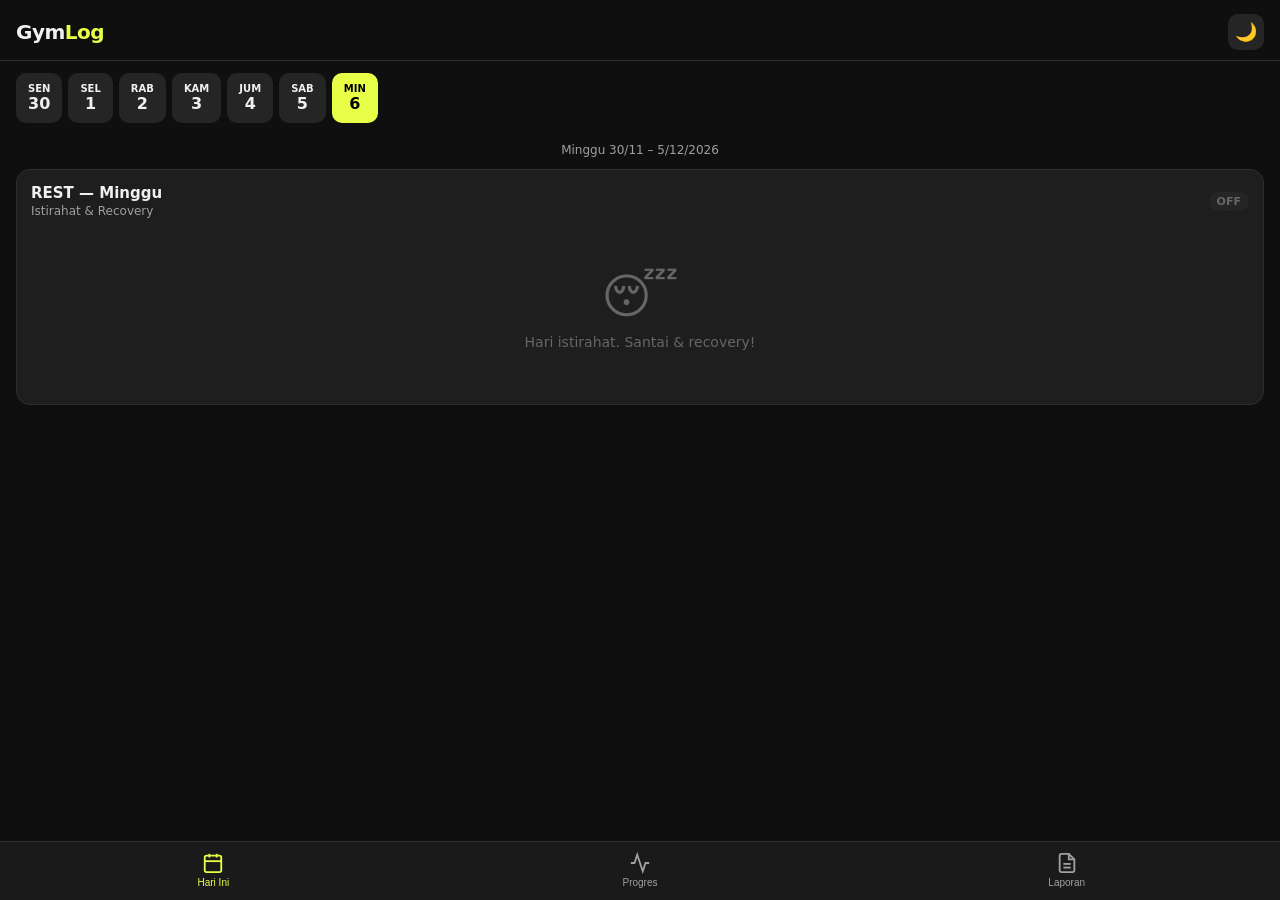
==== index.html @ 4ba759a4 "first commit" ====
<!DOCTYPE html>
<html lang="id">
<head>
<meta charset="UTF-8"/>
<meta name="viewport" content="width=device-width,initial-scale=1,maximum-scale=1"/>
<meta name="theme-color" content="#0f0f0f"/>
<meta name="apple-mobile-web-app-capable" content="yes"/>
<meta name="apple-mobile-web-app-status-bar-style" content="black-translucent"/>
<title>GymLog</title>
<style>
:root{
  --bg:#0f0f0f;--bg2:#1a1a1a;--bg3:#252525;--card:#1e1e1e;
  --accent:#e8ff47;--accent2:#c8e000;
  --text:#f0f0f0;--text2:#a0a0a0;--text3:#666;
  --border:#2e2e2e;--red:#ff4d4d;--green:#4dff91;--blue:#4db8ff;
  --radius:14px;--font:'Segoe UI',system-ui,sans-serif;
}
.light{
  --bg:#f5f5f0;--bg2:#ebebeb;--bg3:#e0e0da;--card:#ffffff;
  --text:#111111;--text2:#555555;--text3:#999;
  --border:#d0d0c8;--accent:#b8a800;--accent2:#9a8c00;
  --today-text:#ffffff;
}
*{margin:0;padding:0;box-sizing:border-box;-webkit-tap-highlight-color:transparent;}
body{background:var(--bg);color:var(--text);font-family:var(--font);min-height:100vh;overflow-x:hidden;}

/* TOP BAR */
.topbar{display:flex;align-items:center;justify-content:space-between;padding:14px 16px 10px;position:sticky;top:0;background:var(--bg);z-index:100;border-bottom:1px solid var(--border);}
.topbar h1{font-size:20px;font-weight:800;letter-spacing:-0.5px;}
.topbar h1 span{color:var(--accent);}
.topbar-right{display:flex;gap:8px;align-items:center;}
.icon-btn{background:var(--bg3);border:none;color:var(--text);width:36px;height:36px;border-radius:10px;display:flex;align-items:center;justify-content:center;cursor:pointer;font-size:18px;}

/* NAV */
.nav{display:flex;background:var(--bg2);border-top:1px solid var(--border);position:fixed;bottom:0;left:0;right:0;z-index:100;}
.nav-btn{flex:1;padding:10px 4px 12px;background:none;border:none;color:var(--text2);display:flex;flex-direction:column;align-items:center;gap:3px;font-size:10px;cursor:pointer;transition:color .2s;}
.nav-btn.active{color:var(--accent);}
.nav-btn svg{width:22px;height:22px;}

/* PAGES */
.page{display:none;padding:12px 16px 80px;}
.page.active{display:block;}

/* CARDS */
.card{background:var(--card);border:1px solid var(--border);border-radius:var(--radius);padding:14px;margin-bottom:10px;}
.card-header{display:flex;align-items:center;justify-content:space-between;margin-bottom:10px;}
.card-title{font-size:15px;font-weight:700;}
.badge{font-size:11px;font-weight:700;padding:3px 8px;border-radius:20px;background:var(--bg3);color:var(--text2);}
.badge.push{background:#3a1a00;color:#ff9944;}
.badge.pull{background:#001a3a;color:#44aaff;}
.badge.legs{background:#1a003a;color:#aa44ff;}
.badge.off{background:var(--bg3);color:var(--text3);}

/* DAY STRIP */
.day-strip{display:flex;gap:6px;overflow-x:auto;padding-bottom:6px;margin-bottom:14px;scrollbar-width:none;}
.day-strip::-webkit-scrollbar{display:none;}
.day-chip{flex:0 0 auto;display:flex;flex-direction:column;align-items:center;padding:8px 10px;border-radius:10px;background:var(--bg3);border:2px solid transparent;cursor:pointer;transition:all .2s;min-width:44px;}
.day-chip.active{border-color:var(--accent);background:var(--bg2);}
.day-chip.today{background:var(--accent);color:#000;}
.light .day-chip.today{color:#fff;}
.light .day-chip.active{color:var(--text);}
.day-chip .d-name{font-size:10px;font-weight:700;text-transform:uppercase;}
.day-chip .d-num{font-size:16px;font-weight:800;}

/* EXERCISE ROW */
.ex-row{border-bottom:1px solid var(--border);padding:10px 0;}
.ex-row:last-child{border-bottom:none;}
.ex-name{font-size:14px;font-weight:600;margin-bottom:4px;}
.ex-target{font-size:11px;color:var(--text2);margin-bottom:8px;}
.ex-sets{display:flex;flex-direction:column;gap:5px;}
.set-row{display:flex;align-items:center;gap:6px;}
.set-num{width:22px;font-size:11px;color:var(--text3);text-align:center;}
.set-input{flex:1;background:var(--bg3);border:1px solid var(--border);border-radius:8px;padding:7px 8px;color:var(--text);font-size:13px;text-align:center;min-width:0;}
.set-input:focus{outline:none;border-color:var(--accent);}
.set-input::placeholder{color:var(--text3);}
.set-label{font-size:10px;color:var(--text2);width:20px;text-align:center;}
.set-done{width:28px;height:28px;border-radius:8px;border:2px solid var(--border);background:none;cursor:pointer;display:flex;align-items:center;justify-content:center;font-size:14px;transition:all .2s;flex:0 0 auto;}
.set-done.checked{background:var(--green);border-color:var(--green);}
.add-set-btn{width:100%;margin-top:6px;padding:6px;background:none;border:1px dashed var(--border);border-radius:8px;color:var(--text2);font-size:12px;cursor:pointer;}
.add-set-btn:active{background:var(--bg3);}

/* MUSCLE FILTER */
.filter-row{display:flex;gap:6px;overflow-x:auto;padding-bottom:4px;margin-bottom:12px;scrollbar-width:none;}
.filter-row::-webkit-scrollbar{display:none;}
.filter-chip{flex:0 0 auto;padding:6px 12px;border-radius:20px;background:var(--bg3);border:1.5px solid transparent;font-size:12px;font-weight:600;cursor:pointer;color:var(--text2);transition:all .2s;}
.filter-chip.active{border-color:var(--accent);color:var(--accent);}

/* PROGRESS */
.progress-card{background:var(--card);border:1px solid var(--border);border-radius:var(--radius);padding:14px;margin-bottom:10px;}
.prog-ex-name{font-size:14px;font-weight:700;margin-bottom:10px;}
.prog-history{display:flex;flex-direction:column;gap:5px;}
.prog-row{display:flex;justify-content:space-between;align-items:center;font-size:12px;padding:6px 10px;background:var(--bg3);border-radius:8px;}
.prog-row .date{color:var(--text2);}
.prog-row .val{font-weight:700;}
.prog-row .delta{font-size:11px;padding:2px 6px;border-radius:6px;}
.delta.up{background:#0a2a0a;color:var(--green);}
.delta.down{background:#2a0a0a;color:var(--red);}
.delta.same{background:var(--bg2);color:var(--text3);}

/* CHART */
.mini-chart{height:70px;width:100%;display:flex;align-items:flex-end;gap:3px;margin:10px 0 4px;}
.bar-wrap{flex:1;display:flex;flex-direction:column;align-items:center;gap:2px;}
.bar{width:100%;border-radius:4px 4px 0 0;background:var(--accent);min-height:4px;transition:height .3s;}
.bar-lbl{font-size:8px;color:var(--text3);}

/* REPORT */
.stat-grid{display:grid;grid-template-columns:1fr 1fr;gap:8px;margin-bottom:14px;}
.stat-box{background:var(--card);border:1px solid var(--border);border-radius:var(--radius);padding:12px;text-align:center;}
.stat-val{font-size:22px;font-weight:800;color:var(--accent);}
.stat-lbl{font-size:11px;color:var(--text2);margin-top:2px;}
.section-title{font-size:13px;font-weight:700;color:var(--text2);text-transform:uppercase;letter-spacing:.5px;margin:14px 0 8px;}

/* EMPTY STATE */
.empty{text-align:center;padding:40px 20px;color:var(--text3);}
.empty .icon{font-size:48px;margin-bottom:10px;}
.empty p{font-size:14px;}

/* TOAST */
.toast{position:fixed;bottom:90px;left:50%;transform:translateX(-50%) translateY(10px);background:var(--accent);color:#000;padding:10px 20px;border-radius:20px;font-size:13px;font-weight:700;opacity:0;transition:all .3s;z-index:999;pointer-events:none;}
.toast.show{opacity:1;transform:translateX(-50%) translateY(0);}

/* BTN */
.btn{padding:12px 20px;border-radius:var(--radius);border:none;font-size:14px;font-weight:700;cursor:pointer;width:100%;transition:opacity .2s;}
.btn:active{opacity:.8;}
.btn-accent{background:var(--accent);color:#000;}
.btn-ghost{background:var(--bg3);color:var(--text);}

/* SELECT */
select{background:var(--bg3);border:1px solid var(--border);border-radius:8px;color:var(--text);padding:8px 12px;font-size:13px;width:100%;margin-bottom:8px;}
select:focus{outline:none;border-color:var(--accent);}

.week-label{font-size:12px;color:var(--text2);text-align:center;margin-bottom:12px;}
</style>
</head>
<body>

<div class="topbar">
  <h1>Gym<span style="color:var(--accent)">Log</span></h1>
  <div class="topbar-right">
    <button class="icon-btn" id="themeBtn" title="Toggle theme">🌙</button>
  </div>
</div>

<!-- PAGES -->
<div class="page active" id="page-today">
  <div id="day-strip-wrap"></div>
  <div id="workout-content"></div>
</div>

<div class="page" id="page-progress">
  <div class="filter-row" id="muscle-filter"></div>
  <div id="progress-content"></div>
</div>

<div class="page" id="page-report">
  <div id="report-content"></div>
</div>

<!-- NAV -->
<nav class="nav">
  <button class="nav-btn active" data-page="today" onclick="switchPage('today',this)">
    <svg viewBox="0 0 24 24" fill="none" stroke="currentColor" stroke-width="2"><rect x="3" y="4" width="18" height="18" rx="2"/><line x1="16" y1="2" x2="16" y2="6"/><line x1="8" y1="2" x2="8" y2="6"/><line x1="3" y1="10" x2="21" y2="10"/></svg>
    Hari Ini
  </button>
  <button class="nav-btn" data-page="progress" onclick="switchPage('progress',this)">
    <svg viewBox="0 0 24 24" fill="none" stroke="currentColor" stroke-width="2"><polyline points="22 12 18 12 15 21 9 3 6 12 2 12"/></svg>
    Progres
  </button>
  <button class="nav-btn" data-page="report" onclick="switchPage('report',this)">
    <svg viewBox="0 0 24 24" fill="none" stroke="currentColor" stroke-width="2"><path d="M14 2H6a2 2 0 0 0-2 2v16a2 2 0 0 0 2 2h12a2 2 0 0 0 2-2V8z"/><polyline points="14 2 14 8 20 8"/><line x1="16" y1="13" x2="8" y2="13"/><line x1="16" y1="17" x2="8" y2="17"/></svg>
    Laporan
  </button>
</nav>

<div class="toast" id="toast"></div>

<script>
// ─── DATA ───────────────────────────────────────────────────────
const PROGRAM = {
  0: { name:'Senin', type:'push', label:'Push A', badge:'push',
    focus:'Upper Chest & Delts',
    exercises:[
      {id:'incline-bp', name:'Incline Bench Press', muscle:'chest', sets:4, rep:'6-8'},
      {id:'flat-bp', name:'Flat Bench Press', muscle:'chest', sets:3, rep:'8-10'},
      {id:'db-shoulder-press', name:'Seated DB Shoulder Press', muscle:'delts', sets:3, rep:'6-10'},
      {id:'cable-fly-lh', name:'Low-to-High Cable Fly', muscle:'chest', sets:3, rep:'12-15'},
      {id:'lateral-raise-a', name:'Cable/DB Lateral Raise', muscle:'delts', sets:4, rep:'12-20'},
      {id:'triceps-pressdown', name:'Triceps Pressdown', muscle:'triceps', sets:3, rep:'10-15'},
      {id:'overhead-tri', name:'Overhead Triceps Extension', muscle:'triceps', sets:2, rep:'12-15'},
    ]},
  1: { name:'Selasa', type:'pull', label:'Pull A', badge:'pull',
    focus:'Lebar Punggung',
    exercises:[
      {id:'pullup', name:'Pull-up / Lat Pulldown', muscle:'back', sets:4, rep:'6-10'},
      {id:'cs-row', name:'Chest-Supported Row', muscle:'back', sets:3, rep:'8-12'},
      {id:'cable-pulldown', name:'One-Arm Cable Pulldown', muscle:'back', sets:3, rep:'10-15'},
      {id:'rear-delt-fly', name:'Rear-Delt Fly', muscle:'delts', sets:4, rep:'12-20'},
      {id:'bb-curl', name:'Barbell / Incline DB Curl', muscle:'biceps', sets:3, rep:'8-12'},
      {id:'hammer-curl', name:'Hammer Curl', muscle:'biceps', sets:2, rep:'10-15'},
      {id:'knee-raise', name:'Hanging Knee Raise', muscle:'core', sets:3, rep:'10-15'},
    ]},
  2: { name:'Rabu', type:'legs', label:'Legs A', badge:'legs',
    focus:'Hypertrophy Efisien',
    exercises:[
      {id:'squat', name:'Back Squat / Hack Squat', muscle:'quads', sets:4, rep:'6-10'},
      {id:'rdl', name:'Romanian Deadlift', muscle:'hamstrings', sets:3, rep:'6-10'},
      {id:'leg-press', name:'Leg Press', muscle:'quads', sets:3, rep:'10-20'},
      {id:'leg-curl', name:'Leg Curl', muscle:'hamstrings', sets:3, rep:'10-15'},
      {id:'calf-raise-a', name:'Standing Calf Raise', muscle:'calves', sets:4, rep:'10-15'},
      {id:'cable-crunch', name:'Cable Crunch', muscle:'core', sets:3, rep:'12-15'},
    ]},
  3: { name:'Kamis', type:'push', label:'Push B', badge:'push',
    focus:'Chest & Bahu Lebar',
    exercises:[
      {id:'incline-db-press', name:'Incline Dumbbell Press', muscle:'chest', sets:3, rep:'8-12'},
      {id:'machine-chest', name:'Machine Chest Press', muscle:'chest', sets:3, rep:'10-12'},
      {id:'dip', name:'Dip / Decline Push-up Weighted', muscle:'chest', sets:2, rep:'8-12'},
      {id:'lateral-raise-b', name:'Lateral Raise (Variant)', muscle:'delts', sets:5, rep:'12-20'},
      {id:'rear-delt-row', name:'Rear-Delt Row', muscle:'delts', sets:3, rep:'12-15'},
      {id:'skull-crusher', name:'Skull Crusher / EZ Extension', muscle:'triceps', sets:3, rep:'8-12'},
    ]},
  4: { name:'Jumat', type:'pull', label:'Pull B', badge:'pull',
    focus:'Ketebalan Punggung & Arms',
    exercises:[
      {id:'bb-row', name:'Barbell Row / Seated Cable Row', muscle:'back', sets:4, rep:'6-10'},
      {id:'neutral-pulldown', name:'Neutral Grip Pulldown', muscle:'back', sets:3, rep:'8-12'},
      {id:'high-row', name:'High Row / Upper Back Row', muscle:'back', sets:3, rep:'10-15'},
      {id:'face-pull', name:'Face Pull', muscle:'delts', sets:3, rep:'12-20'},
      {id:'preacher-curl', name:'Preacher Curl', muscle:'biceps', sets:3, rep:'10-12'},
      {id:'cable-curl', name:'Cable Curl', muscle:'biceps', sets:2, rep:'12-15'},
      {id:'ab-wheel', name:'Ab Wheel / Reverse Crunch', muscle:'core', sets:3, rep:'8-15'},
    ]},
  5: { name:'Sabtu', type:'legs', label:'Legs B', badge:'legs',
    focus:'Weak-Point Aesthetic',
    exercises:[
      {id:'deadlift', name:'Sumo / Conventional Deadlift', muscle:'hamstrings', sets:3, rep:'5-8'},
      {id:'bss', name:'Bulgarian Split Squat', muscle:'quads', sets:3, rep:'8-12'},
      {id:'hip-thrust', name:'Hip Thrust / Good Morning', muscle:'glutes', sets:2, rep:'8-12'},
      {id:'leg-ext', name:'Leg Extension', muscle:'quads', sets:3, rep:'12-15'},
      {id:'seated-calf', name:'Seated Calf Raise', muscle:'calves', sets:4, rep:'12-20'},
      {id:'lat-burnout', name:'Lateral Raise Burnout', muscle:'delts', sets:2, rep:'AMRAP'},
      {id:'stomach-vacuum', name:'Stomach Vacuum', muscle:'core', sets:5, rep:'10-15 napas'},
    ]},
  6: { name:'Minggu', type:'off', label:'REST', badge:'off', focus:'Istirahat & Recovery', exercises:[] }
};

const MUSCLES = ['Semua','chest','back','delts','biceps','triceps','quads','hamstrings','calves','glutes','core'];

// ─── STATE ───────────────────────────────────────────────────────
let darkMode = true;
let selectedDay = new Date().getDay() === 0 ? 6 : new Date().getDay() - 1;
let selectedMuscle = 'Semua';
let logs = JSON.parse(localStorage.getItem('gymlogs') || '{}');
// logs[dateKey][exId] = [{kg, reps, done}]

function todayKey(){ return dateKey(new Date()); }
function dateKey(d){ return d.toISOString().slice(0,10); }
function getWeekStart(d){ let dd=new Date(d); let day=dd.getDay(); let diff=dd.getDate()-(day===0?6:day-1); dd.setDate(diff); return dd; }

function getLogs(date, exId){
  let k = dateKey(date);
  if(!logs[k]) logs[k]={};
  if(!logs[k][exId]) logs[k][exId]=[];
  return logs[k][exId];
}
function saveLogs(){ localStorage.setItem('gymlogs', JSON.stringify(logs)); }

// ─── THEME ───────────────────────────────────────────────────────
document.getElementById('themeBtn').onclick = function(){
  darkMode = !darkMode;
  document.body.classList.toggle('light', !darkMode);
  this.textContent = darkMode ? '🌙' : '☀️';
};

// ─── NAVIGATION ─────────────────────────────────────────────────
function switchPage(name, btn){
  document.querySelectorAll('.page').forEach(p=>p.classList.remove('active'));
  document.querySelectorAll('.nav-btn').forEach(b=>b.classList.remove('active'));
  document.getElementById('page-'+name).classList.add('active');
  btn.classList.add('active');
  if(name==='today') renderToday();
  if(name==='progress') renderProgress();
  if(name==='report') renderReport();
}

// ─── TODAY PAGE ─────────────────────────────────────────────────
function renderDayStrip(){
  const today = new Date();
  const todayIdx = today.getDay()===0?6:today.getDay()-1;
  const ws = getWeekStart(today);
  let html = `<div class="day-strip">`;
  for(let i=0;i<7;i++){
    let d = new Date(ws); d.setDate(ws.getDate()+i);
    let isToday = i===todayIdx;
    let isSelected = i===selectedDay;
    let dNum = d.getDate();
    let dName = ['Sen','Sel','Rab','Kam','Jum','Sab','Min'][i];
    html += `<div class="day-chip ${isToday?'today':''} ${isSelected&&!isToday?'active':''}" onclick="selectDay(${i})">
      <span class="d-name">${dName}</span>
      <span class="d-num">${dNum}</span>
    </div>`;
  }
  html += `</div>`;
  // week label
  let we = new Date(ws); we.setDate(ws.getDate()+5);
  html += `<div class="week-label">Minggu ${ws.getDate()}/${ws.getMonth()+1} – ${we.getDate()}/${we.getMonth()+1}/${we.getFullYear()}</div>`;
  document.getElementById('day-strip-wrap').innerHTML = html;
}

function selectDay(idx){
  selectedDay = idx;
  renderToday();
}

function renderToday(){
  renderDayStrip();
  const day = PROGRAM[selectedDay];
  const today = new Date();
  const ws = getWeekStart(today);
  let d = new Date(ws); d.setDate(ws.getDate()+selectedDay);
  let dk = dateKey(d);

  let html = `<div class="card">
    <div class="card-header">
      <div>
        <div class="card-title">${day.label} — ${day.name}</div>
        <div style="font-size:12px;color:var(--text2);margin-top:2px;">${day.focus}</div>
      </div>
      <span class="badge ${day.badge}">${day.type.toUpperCase()}</span>
    </div>`;

  if(day.type==='off'){
    html += `<div class="empty"><div class="icon">😴</div><p>Hari istirahat. Santai & recovery!</p></div></div>`;
    document.getElementById('workout-content').innerHTML = html;
    return;
  }

  html += `</div>`;

  day.exercises.forEach(ex => {
    let exLogs = getLogs(d, ex.id);
    // ensure default sets
    while(exLogs.length < ex.sets){ exLogs.push({kg:'', reps:'', done:false}); }
    saveLogs();

    html += `<div class="card">
      <div class="ex-name">${ex.name}</div>
      <div class="ex-target">Target: ${ex.sets} set × ${ex.rep} rep · ${ex.muscle}</div>
      <div class="ex-sets" id="sets-${ex.id}">`;

    exLogs.forEach((s, si) => {
      html += buildSetRow(ex.id, si, s, dk);
    });

    html += `</div>
      <button class="add-set-btn" onclick="addSet('${ex.id}','${dk}')">+ Tambah Set</button>
    </div>`;
  });

  document.getElementById('workout-content').innerHTML = html;
}

function buildSetRow(exId, si, s, dk){
  return `<div class="set-row" id="setrow-${exId}-${si}">
    <span class="set-num">${si+1}</span>
    <input class="set-input" type="number" inputmode="decimal" placeholder="kg" value="${s.kg||''}" 
      onchange="updateSet('${exId}',${si},'kg',this.value,'${dk}')">
    <span class="set-label">kg</span>
    <input class="set-input" type="number" inputmode="numeric" placeholder="rep" value="${s.reps||''}" 
      onchange="updateSet('${exId}',${si},'reps',this.value,'${dk}')">
    <span class="set-label">rep</span>
    <button class="set-done ${s.done?'checked':''}" onclick="toggleDone('${exId}',${si},'${dk}')">
      ${s.done?'✓':''}
    </button>
  </div>`;
}

function updateSet(exId, si, field, val, dk){
  if(!logs[dk]) logs[dk]={};
  if(!logs[dk][exId]) logs[dk][exId]=[];
  if(!logs[dk][exId][si]) logs[dk][exId][si]={kg:'',reps:'',done:false};
  logs[dk][exId][si][field] = val;
  saveLogs();
}

function toggleDone(exId, si, dk){
  if(!logs[dk]||!logs[dk][exId]||!logs[dk][exId][si]) return;
  logs[dk][exId][si].done = !logs[dk][exId][si].done;
  saveLogs();
  let btn = document.querySelector(`#setrow-${exId}-${si} .set-done`);
  if(btn){
    let done = logs[dk][exId][si].done;
    btn.className = 'set-done'+(done?' checked':'');
    btn.textContent = done?'✓':'';
    if(done) showToast('Set selesai! 💪');
  }
}

function addSet(exId, dk){
  if(!logs[dk]) logs[dk]={};
  if(!logs[dk][exId]) logs[dk][exId]=[];
  logs[dk][exId].push({kg:'',reps:'',done:false});
  saveLogs();
  let si = logs[dk][exId].length-1;
  let container = document.getElementById('sets-'+exId);
  if(container){
    container.insertAdjacentHTML('beforeend', buildSetRow(exId, si, {kg:'',reps:'',done:false}, dk));
  }
}

// ─── PROGRESS PAGE ─────────────────────────────────────────────
function renderProgress(){
  // muscle filter
  let mf = ``;
  MUSCLES.forEach(m => {
    mf += `<div class="filter-chip ${selectedMuscle===m?'active':''}" onclick="setMuscle('${m}')">${m}</div>`;
  });
  document.getElementById('muscle-filter').innerHTML = mf;

  // gather all exercises matching filter
  let allEx = [];
  Object.values(PROGRAM).forEach(day => {
    day.exercises.forEach(ex => {
      if(selectedMuscle==='Semua' || ex.muscle===selectedMuscle){
        if(!allEx.find(e=>e.id===ex.id)) allEx.push(ex);
      }
    });
  });

  if(allEx.length===0){
    document.getElementById('progress-content').innerHTML=`<div class="empty"><div class="icon">🔍</div><p>Tidak ada exercise untuk otot ini.</p></div>`;
    return;
  }

  let html = '';
  allEx.forEach(ex => {
    // get all log entries for this exercise across dates
    let history = [];
    Object.keys(logs).sort().forEach(dk => {
      if(logs[dk][ex.id]){
        let sets = logs[dk][ex.id].filter(s=>s.kg&&s.reps);
        if(sets.length>0){
          let maxKg = Math.max(...sets.map(s=>parseFloat(s.kg)||0));
          let totalVol = sets.reduce((a,s)=>(parseFloat(s.kg)||0)*(parseFloat(s.reps)||0)+a,0);
          history.push({date:dk, maxKg, totalVol, sets:sets.length});
        }
      }
    });

    if(history.length===0) return;

    html += `<div class="progress-card">
      <div class="prog-ex-name">${ex.name} <span style="font-size:11px;color:var(--text2);font-weight:400">(${ex.muscle})</span></div>`;

    // mini bar chart (last 6 sessions)
    let recent = history.slice(-6);
    let maxV = Math.max(...recent.map(h=>h.maxKg), 1);
    html += `<div class="mini-chart">`;
    recent.forEach(h => {
      let pct = Math.round((h.maxKg/maxV)*100);
      html += `<div class="bar-wrap">
        <div class="bar" style="height:${pct}%;"></div>
        <div class="bar-lbl">${h.date.slice(5)}</div>
      </div>`;
    });
    html += `</div><div style="font-size:10px;color:var(--text3);margin-bottom:8px;">Beban terberat (kg)</div>`;

    // last 3 sessions detail
    html += `<div class="prog-history">`;
    history.slice(-3).reverse().forEach((h,i) => {
      let prev = history.slice(-3).reverse()[i+1];
      let delta = prev ? h.maxKg - prev.maxKg : 0;
      let cls = delta>0?'up':delta<0?'down':'same';
      let sym = delta>0?`+${delta.toFixed(1)}`:(delta<0?delta.toFixed(1):'=');
      html += `<div class="prog-row">
        <span class="date">${h.date}</span>
        <span class="val">${h.maxKg} kg</span>
        <span class="delta ${cls}">${i<history.slice(-3).length-1?sym:'—'}</span>
      </div>`;
    });
    html += `</div></div>`;
  });

  if(!html) html=`<div class="empty"><div class="icon">📊</div><p>Belum ada data. Isi log dulu ya!</p></div>`;
  document.getElementById('progress-content').innerHTML = html;
}

function setMuscle(m){ selectedMuscle=m; renderProgress(); }

// ─── REPORT PAGE ────────────────────────────────────────────────
function renderReport(){
  // compute stats for current week
  const today = new Date();
  const ws = getWeekStart(today);

  let totalSessions=0, totalSets=0, totalVol=0, prCount=0;
  let sessionDays=[];

  for(let i=0;i<6;i++){
    let d = new Date(ws); d.setDate(ws.getDate()+i);
    let dk = dateKey(d);
    if(logs[dk] && Object.keys(logs[dk]).length>0){
      let hasData = false;
      Object.keys(logs[dk]).forEach(exId => {
        let sets = logs[dk][exId].filter(s=>s.kg&&s.reps);
        if(sets.length>0){
          hasData=true;
          totalSets+=sets.length;
          sets.forEach(s=>{ totalVol+=(parseFloat(s.kg)||0)*(parseFloat(s.reps)||0); });
        }
      });
      if(hasData){ totalSessions++; sessionDays.push(PROGRAM[i]?.name); }
    }
  }

  // PR detection (all time max per exercise)
  let prs = [];
  Object.values(PROGRAM).forEach(day=>{
    day.exercises.forEach(ex=>{
      let allMaxes = Object.keys(logs).sort().map(dk=>{
        let sets = (logs[dk][ex.id]||[]).filter(s=>s.kg&&s.reps);
        return sets.length>0?Math.max(...sets.map(s=>parseFloat(s.kg)||0)):0;
      }).filter(x=>x>0);
      if(allMaxes.length>=2){
        let last=allMaxes[allMaxes.length-1], prev=allMaxes[allMaxes.length-2];
        if(last>prev) { prCount++; prs.push({name:ex.name, kg:last, prev}); }
      }
    });
  });

  let html = `
  <div class="section-title">Minggu Ini</div>
  <div class="stat-grid">
    <div class="stat-box"><div class="stat-val">${totalSessions}</div><div class="stat-lbl">Sesi Latihan</div></div>
    <div class="stat-box"><div class="stat-val">${totalSets}</div><div class="stat-lbl">Total Set</div></div>
    <div class="stat-box"><div class="stat-val">${totalVol>0?(totalVol/1000).toFixed(1)+'t':'0'}</div><div class="stat-lbl">Volume Angkat</div></div>
    <div class="stat-box"><div class="stat-val">${prCount}</div><div class="stat-lbl">PR Baru 🏆</div></div>
  </div>`;

  if(sessionDays.length>0){
    html += `<div class="section-title">Hari Latihan</div>
    <div class="card" style="padding:10px 14px;">
      ${sessionDays.map(d=>`<span style="display:inline-block;margin:3px;padding:4px 10px;background:var(--bg3);border-radius:8px;font-size:12px;font-weight:600;">${d}</span>`).join('')}
    </div>`;
  }

  if(prs.length>0){
    html += `<div class="section-title">PR Terbaru 🏆</div>`;
    prs.slice(0,5).forEach(pr=>{
      html += `<div class="card" style="padding:10px 14px;display:flex;justify-content:space-between;align-items:center;">
        <div style="font-size:13px;font-weight:600;">${pr.name}</div>
        <div style="text-align:right;">
          <div style="font-size:16px;font-weight:800;color:var(--accent)">${pr.kg} kg</div>
          <div style="font-size:11px;color:var(--green)">+${(pr.kg-pr.prev).toFixed(1)} dari sebelumnya</div>
        </div>
      </div>`;
    });
  }

  // weekly volume by day
  html += `<div class="section-title">Volume per Hari (Minggu Ini)</div>
  <div class="card">
    <div class="mini-chart" style="height:80px;">`;

  let dayVols = [];
  for(let i=0;i<6;i++){
    let d=new Date(ws); d.setDate(ws.getDate()+i);
    let dk=dateKey(d);
    let vol=0;
    if(logs[dk]) Object.keys(logs[dk]).forEach(exId=>{
      (logs[dk][exId]||[]).filter(s=>s.kg&&s.reps).forEach(s=>{vol+=(parseFloat(s.kg)||0)*(parseFloat(s.reps)||0);});
    });
    dayVols.push({day:['Sen','Sel','Rab','Kam','Jum','Sab'][i],vol});
  }
  let maxDV = Math.max(...dayVols.map(d=>d.vol),1);
  dayVols.forEach(dv=>{
    let pct=Math.max(Math.round((dv.vol/maxDV)*100),dv.vol>0?5:0);
    html+=`<div class="bar-wrap">
      <div class="bar" style="height:${pct}%;opacity:${dv.vol>0?1:0.2};"></div>
      <div class="bar-lbl">${dv.day}</div>
    </div>`;
  });
  html += `</div></div>`;

  if(totalSessions===0){
    html+=`<div class="empty"><div class="icon">📋</div><p>Belum ada sesi minggu ini. Yuk mulai latihan!</p></div>`;
  }

  document.getElementById('report-content').innerHTML = html;
}

// ─── TOAST ───────────────────────────────────────────────────────
function showToast(msg){
  let t=document.getElementById('toast');
  t.textContent=msg; t.classList.add('show');
  setTimeout(()=>t.classList.remove('show'),2000);
}

// ─── PWA SERVICE WORKER ─────────────────────────────────────────
if('serviceWorker' in navigator){
  const sw=`
const CACHE='gymlog-v1';
const ASSETS=['/'];
self.addEventListener('install',e=>e.waitUntil(caches.open(CACHE).then(c=>c.addAll(ASSETS))));
self.addEventListener('fetch',e=>e.respondWith(caches.match(e.request).then(r=>r||fetch(e.request))));
  `;
  const blob=new Blob([sw],{type:'application/javascript'});
  const url=URL.createObjectURL(blob);
  navigator.serviceWorker.register(url).catch(()=>{});
}

// ─── INIT ────────────────────────────────────────────────────────
renderToday();
</script>
</body>
</html>
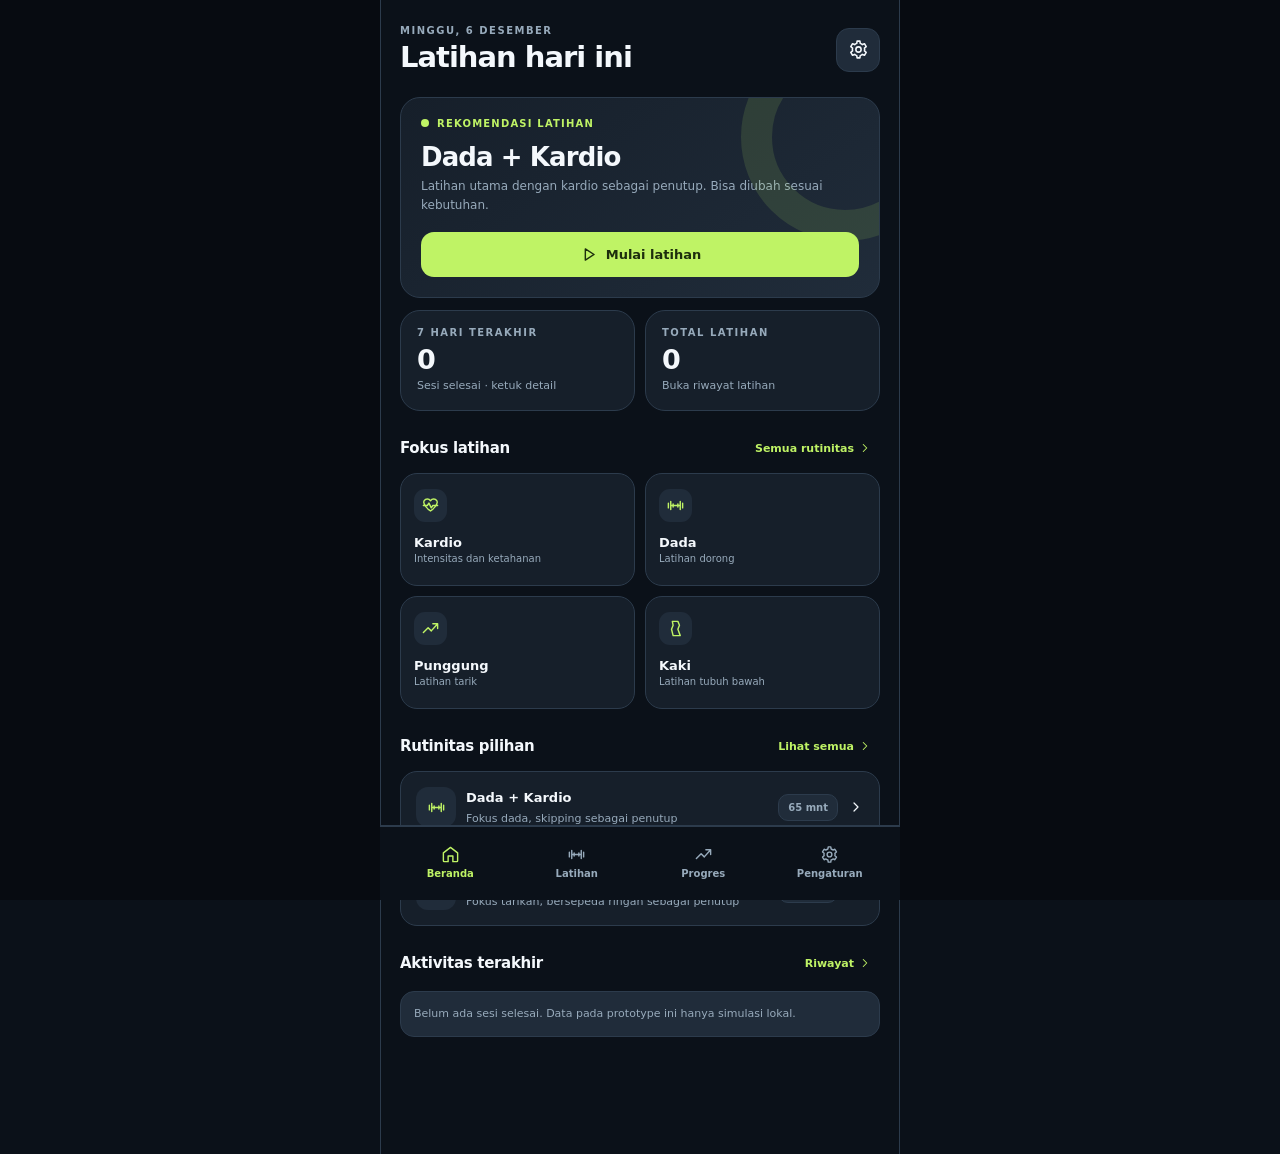
==== commit 566f5212: "feat: jadikan ForgeFit pratinjau Android sebagai aplikasi utama" ====
--- a/index.html
+++ b/index.html
@@ -1,616 +1,120 @@
 <!DOCTYPE html>
-<html lang="id">
-<head>
-<meta charset="UTF-8"/>
-<meta name="viewport" content="width=device-width,initial-scale=1,maximum-scale=1"/>
-<meta name="theme-color" content="#0f0f0f"/>
-<meta name="apple-mobile-web-app-capable" content="yes"/>
-<meta name="apple-mobile-web-app-status-bar-style" content="black-translucent"/>
-<title>GymLog</title>
-<style>
-:root{
-  --bg:#0f0f0f;--bg2:#1a1a1a;--bg3:#252525;--card:#1e1e1e;
-  --accent:#e8ff47;--accent2:#c8e000;
-  --text:#f0f0f0;--text2:#a0a0a0;--text3:#666;
-  --border:#2e2e2e;--red:#ff4d4d;--green:#4dff91;--blue:#4db8ff;
-  --radius:14px;--font:'Segoe UI',system-ui,sans-serif;
+
+<html lang="id"><head><meta charset="utf-8"/><meta content="width=device-width,initial-scale=1,viewport-fit=cover" name="viewport"/><meta content="#0b1119" name="theme-color"/><meta content="dark light" name="color-scheme"/><title>ForgeFit</title>
+<style>:root{font-family:Inter,system-ui,-apple-system,"Segoe UI",sans-serif;--bg:#0b1119;--panel:#161f2a;--surface:#202c3a;--border:#2c3b4c;--ink:#f4f8fc;--muted:#97aabb;--accent:#bff365;--accent-ink:#1d2e0d;--danger:#fc7779;--bar:#0b1119;color-scheme:dark}*{box-sizing:border-box}html,body{padding:0;margin:0;height:100%;min-height:100%;background:var(--bg);color:var(--ink)}button,input,select,textarea{font:inherit}button{cursor:pointer;color:inherit}button:focus-visible,input:focus-visible,select:focus-visible,textarea:focus-visible{outline:2px solid var(--accent);outline-offset:2px}button:disabled{opacity:.4;cursor:not-allowed}body.light{--bg:#f5f7fa;--panel:#fff;--surface:#eaf0f4;--border:#dbe3e9;--ink:#1b2a37;--muted:#637786;--accent:#416e1a;--accent-ink:#fff;--danger:#c53b46;--bar:#fff;color-scheme:light}#app{max-width:520px;margin:auto;min-height:100dvh;padding:calc(env(safe-area-inset-top) + 25px) 19px calc(env(safe-area-inset-bottom) + 104px)}#app.enter{animation:rise .28s ease-out}body.reduced *{animation:none!important;transition:none!important;scroll-behavior:auto!important}@keyframes rise{from{opacity:.45;transform:translateY(10px)}to{opacity:1;transform:translateY(0)}}@keyframes pop{from{opacity:0;transform:translateY(24px)}to{opacity:1;transform:translateY(0)}}.eyebrow{color:var(--muted);font-weight:800;font-size:10px;text-transform:uppercase;letter-spacing:1.5px}.header{display:flex;align-items:center;justify-content:space-between;margin-bottom:22px;gap:12px}.header h1{font-size:29px;line-height:1.2;letter-spacing:-1px;margin:4px 0 0}.header .round{width:44px;height:44px;flex-shrink:0}.icon{width:19px;height:19px;display:inline-block;vertical-align:middle;stroke:currentColor;fill:none;stroke-width:1.8;stroke-linecap:round;stroke-linejoin:round}.round{width:39px;height:39px;border-radius:13px;background:var(--surface);border:1px solid var(--border);display:inline-grid;place-items:center}.card{border:1px solid var(--border);background:var(--panel);border-radius:20px;padding:16px;margin-bottom:12px}.hero{background:linear-gradient(145deg,var(--panel),var(--surface));overflow:hidden;position:relative;padding:20px}.hero:after{content:"";position:absolute;width:146px;height:146px;right:-70px;top:-65px;border:31px solid var(--accent);border-radius:50%;opacity:.12;pointer-events:none}.hero h2{font-size:26px;letter-spacing:-.9px;margin:13px 0 5px}.hero p{color:var(--muted);font-size:12px;line-height:1.6;margin:0 0 17px}.tag{color:var(--accent);font-size:10px;font-weight:900;letter-spacing:1.2px;text-transform:uppercase;display:flex;gap:8px;align-items:center}.dot{width:8px;height:8px;border-radius:50%;background:var(--accent)}.btn{border:0;border-radius:13px;background:var(--accent);color:var(--accent-ink);font-size:13px;font-weight:850;padding:13px 16px;min-height:44px;display:inline-flex;gap:8px;align-items:center;justify-content:center;transition:transform .15s,filter .15s}.btn:active,.card-action:active,.tile:active,.list-row:active{transform:scale(.98)}.btn:hover{filter:brightness(1.04)}.btn.secondary{border:1px solid var(--border);background:var(--surface);color:var(--ink)}.btn.outline{border:1px solid var(--border);background:transparent;color:var(--ink)}.btn.danger{background:var(--danger);color:#fff}.btn.block{width:100%}.btn.small{font-size:11px;padding:9px 12px;min-height:36px}.btn.iconbtn{width:40px;height:40px;min-height:40px;padding:6px}.section-head{display:flex;align-items:center;justify-content:space-between;gap:10px;margin:22px 0 10px}.section-head h2{font-size:15px;letter-spacing:-.3px;margin:0}.link{background:transparent;border:0;color:var(--accent);font-size:11px;font-weight:800;display:inline-flex;gap:4px;align-items:center;padding:8px}.stats,.tiles{display:grid;grid-template-columns:1fr 1fr;gap:10px}.stats .card{margin-bottom:0;min-height:94px}.big{font-size:27px;line-height:1.2;font-weight:850;letter-spacing:-1.2px;margin:6px 0 0}.muted{font-size:11px;line-height:1.6;color:var(--muted)}.stats .card-action{height:100%;display:block;text-align:left}.card-action{border:0;color:inherit;background:transparent;width:100%;text-align:left;padding:0;border-radius:inherit;transition:transform .15s}.card-action .trailing{margin-left:auto;color:var(--muted)}.tile{border:1px solid var(--border);border-radius:17px;background:var(--panel);padding:15px 13px;display:flex;align-items:flex-start;flex-direction:column;min-height:113px;text-align:left;transition:transform .15s,border-color .15s}.tile:hover,.list-row:hover{border-color:var(--accent)}.tile .glyph{width:33px;height:33px;border-radius:11px;background:var(--surface);color:var(--accent);display:grid;place-items:center;margin-bottom:13px}.tile b{font-size:13px}.tile small{color:var(--muted);font-size:10px;margin-top:3px}.routine-card{display:block;width:100%;text-align:left;border:1px solid var(--border);border-radius:17px;background:var(--panel);padding:15px;margin-bottom:10px;transition:transform .15s,border-color .15s}.routine-card:hover{border-color:var(--accent)}.row{display:flex;align-items:center;justify-content:space-between;gap:10px}.row.start{justify-content:flex-start}.grow{flex:1;min-width:0}.mark{width:40px;height:40px;border-radius:12px;background:var(--surface);color:var(--accent);display:grid;place-items:center;flex-shrink:0}.routine-card b{font-size:13px}.routine-card p{font-size:11px;color:var(--muted);margin:5px 0 0;line-height:1.5}.pill{border:1px solid var(--border);border-radius:10px;padding:7px 9px;white-space:nowrap;color:var(--muted);font-size:10px;font-weight:800;background:var(--surface)}.pill.on{color:var(--accent);border-color:var(--accent)}.chips{display:flex;gap:7px;overflow:auto;scrollbar-width:none;margin:5px 0 16px}.chip{white-space:nowrap;padding:10px 14px;border-radius:30px;background:var(--panel);border:1px solid var(--border);color:var(--muted);font-size:12px;font-weight:800}.chip.active{background:var(--accent);color:var(--accent-ink);border-color:var(--accent)}.hint{border:1px solid var(--border);border-radius:14px;background:var(--surface);padding:13px;font-size:11px;line-height:1.6;color:var(--muted);margin:13px 0}.list-row{border:1px solid var(--border);background:var(--panel);border-radius:14px;padding:13px;display:flex;align-items:center;gap:11px;width:100%;text-align:left;margin-bottom:8px;transition:transform .15s,border-color .15s}.list-row b{font-size:12px}.list-row small{display:block;color:var(--muted);font-size:10px;line-height:1.5;margin-top:4px}.list-row .icon.arrow{margin-left:auto;color:var(--muted)}.set-head,.set-row{display:grid;grid-template-columns:33px 1fr 1fr 44px;gap:7px;align-items:center;text-align:center}.set-head{font-size:10px;color:var(--muted);font-weight:800;margin:12px 0 9px}.set-row{margin-bottom:8px}.set-row input{width:100%;min-width:0;background:var(--surface);border:1px solid var(--border);border-radius:10px;color:var(--ink);text-align:center;font-weight:800;font-size:13px;padding:11px 3px;min-height:44px}.set-row .num{background:var(--surface);padding:13px 0;border-radius:10px;font-weight:850;font-size:12px}.set-row .tick{width:44px;height:44px;background:var(--surface);border:1px solid var(--border);border-radius:10px}.set-row .tick.checked{background:var(--accent);color:var(--accent-ink)}.progress-track{height:7px;border-radius:99px;background:var(--surface);overflow:hidden;margin:12px 0}.progress-fill{height:100%;background:var(--accent);border-radius:99px;transition:width .3s}.timerbox{border:1px solid var(--border);background:var(--surface);border-radius:13px;padding:12px;display:flex;align-items:center;justify-content:space-between;margin-bottom:12px}.timer{font-size:24px;font-weight:900;letter-spacing:-.5px;font-variant-numeric:tabular-nums}.setting{display:flex;align-items:center;justify-content:space-between;gap:10px;padding:15px 0;border-bottom:1px solid var(--border)}.setting:last-child{border:0;padding-bottom:0}.setting:first-child{padding-top:0}.setting b{font-size:12px}.setting p{font-size:10px;color:var(--muted);line-height:1.5;margin:4px 0 0}.segment{display:flex;gap:4px;padding:4px;border-radius:13px;background:var(--surface)}.segment button{flex:1;padding:11px 4px;font-size:12px;font-weight:800;border-radius:10px;border:0;background:none;color:var(--muted)}.segment button.selected{background:var(--accent);color:var(--accent-ink)}.switch{width:47px;height:28px;border:1px solid var(--border);border-radius:99px;background:var(--surface);padding:3px;flex-shrink:0;transition:background .25s}.switch:after{content:"";width:20px;height:20px;display:block;background:var(--muted);border-radius:50%;transition:transform .25s}.switch.on{background:var(--accent)}.switch.on:after{background:var(--accent-ink);transform:translateX(18px)}#nav{position:fixed;bottom:0;left:0;right:0;margin:auto;max-width:520px;height:calc(74px + env(safe-area-inset-bottom));padding:9px 7px calc(12px + env(safe-area-inset-bottom));display:flex;background:var(--bar);border-top:1px solid var(--border);z-index:5}#nav button{flex:1;border:0;background:transparent;color:var(--muted);display:grid;place-items:center;align-content:center;gap:4px;font-size:10px;font-weight:800}#nav button.active{color:var(--accent)}#nav .icon{height:21px;width:21px}.modal-backdrop{position:fixed;inset:0;background:rgba(0,0,0,.65);display:flex;align-items:flex-end;justify-content:center;z-index:10}.sheet{width:min(520px,100%);max-height:91dvh;overflow:auto;padding:12px 21px calc(env(safe-area-inset-bottom) + 24px);background:var(--panel);border-radius:23px 23px 0 0;animation:pop .22s ease-out}.grab{width:43px;height:5px;border-radius:5px;background:var(--border);margin:1px auto 18px}.sheet h2{font-size:21px;margin:0 0 10px}.sheet p{font-size:12px;color:var(--muted);line-height:1.6}.field{display:grid;gap:6px;margin:12px 0}.field label{font-size:11px;font-weight:850}.field input,.field select,.field textarea{background:var(--surface);color:var(--ink);border:1px solid var(--border);border-radius:12px;padding:12px;width:100%;min-height:44px}.field textarea{min-height:80px;resize:vertical}.actions{display:flex;gap:9px;margin-top:17px}.actions .btn{flex:1}.actions.column{flex-direction:column}#toast{position:fixed;left:50%;bottom:calc(92px + env(safe-area-inset-bottom));transform:translateX(-50%);z-index:20;max-width:min(420px,90vw);pointer-events:none}.toast{border:1px solid var(--border);background:var(--surface);padding:12px 16px;border-radius:12px;font-size:12px;box-shadow:0 9px 40px #0005}.backbar{margin-bottom:20px}.exercise-name{font-weight:800;font-size:13px}.chart{width:100%;height:146px;margin:13px 0 8px}.chart .grid{stroke:var(--border);stroke-width:1}.chart .line{stroke:var(--accent);stroke-width:3;stroke-linecap:round;fill:none}.chart .area{fill:var(--accent);opacity:.08}.chart text{fill:var(--muted);font-size:10px}.empty{padding:24px 14px;text-align:center;color:var(--muted);font-size:12px;line-height:1.6}.metric{display:flex;align-items:center;gap:7px;margin-top:5px;font-size:11px;color:var(--muted)}.badge{color:var(--accent);font-size:10px;font-weight:800}.hr{border:0;border-top:1px solid var(--border);margin:15px 0}@media(min-width:650px){body{background:#070b11}#app{border-left:1px solid var(--border);border-right:1px solid var(--border);background:var(--bg)}#nav{box-shadow:0 -1px 0 var(--border)}}
+html.light{background:#f5f7fa}
+
+.setting[data-act],.hero[data-act]{cursor:pointer}.setting[data-act]:hover{color:var(--accent)}
+</style></head>
+<body><main aria-live="polite" id="app"></main><nav aria-label="Navigasi utama" id="nav"></nav><div id="dialog"></div><div aria-live="polite" id="toast" role="status"></div><script>(()=>{'use strict';
+const $=s=>document.querySelector(s),app=$('#app'),nav=$('#nav'),dialog=$('#dialog'),toast=$('#toast');
+const paths={home:'<path d="m3 10 9-7 9 7v10a1 1 0 0 1-1 1h-5v-7H9v7H4a1 1 0 0 1-1-1z"/>',dumbbell:'<path d="M6 7v10M3 9v6m3-3h12m0-5v10m3-8v6M9 10v4m6-4v4"/>',chart:'<path d="M3 17l6-6 4 4 8-9M15 6h6v6"/>',settings:'<circle cx="12" cy="12" r="3"/><path d="M19 12a7 7 0 0 0-.2-1.6l2-1.6-2-3.4-2.4 1A7 7 0 0 0 14 5l-.4-2.6h-3.2L10 5a7 7 0 0 0-2.4 1.4l-2.4-1-2 3.4 2 1.6a7 7 0 0 0 0 3.2l-2 1.6 2 3.4 2.4-1A7 7 0 0 0 10 19l.4 2.6h3.2L14 19a7 7 0 0 0 2.4-1.4l2.4 1 2-3.4-2-1.6A7 7 0 0 0 19 12z"/>',heart:'<path d="M20 6c-2-3-6-3-8 0-2-3-6-3-8 0-3 5 8 13 8 13S23 11 20 6z"/><path d="M3 12h5l2-3 3 6 2-3h6"/>',leg:'<path d="M8 3h7l2 5-2 5 3 8H9l-2-8 2-5z"/>',down:'<path d="m6 9 6 6 6-6"/>',back:'<path d="m15 18-6-6 6-6"/>',right:'<path d="m9 18 6-6-6-6"/>',plus:'<path d="M12 5v14M5 12h14"/>',check:'<path d="m5 12 4 4L19 6"/>',play:'<path d="m8 5 11 7-11 7z"/>',pause:'<path d="M8 5v14M16 5v14"/>',timer:'<circle cx="12" cy="13" r="8"/><path d="M12 9v5l3 2M9 2h6"/>',edit:'<path d="M4 20h4L20 8l-4-4L4 16v4zM14 6l4 4"/>',trash:'<path d="M4 7h16M9 4h6M7 7l1 13h8l1-13M10 11v6m4-6v6"/>',info:'<circle cx="12" cy="12" r="9"/><path d="M12 11v5M12 7h.01"/>',cloud:'<path d="M7 18h11a4 4 0 0 0 0-8h-1A6 6 0 0 0 5 11a4 4 0 0 0 2 7z"/>',history:'<path d="M3 12a9 9 0 1 0 3-7M3 4v5h5M12 7v6l4 2"/>',up:'<path d="m6 15 6-6 6 6"/>',down:'<path d="m6 9 6 6 6-6"/>',close:'<path d="M5 5l14 14M19 5 5 19"/>',save:'<path d="M4 3h14l3 3v15H3V3zM7 3v7h10V3M7 21v-8h10v8"/>',bolt:'<path d="m13 2-9 12h7l-1 8 10-12h-7z"/>',weight:'<path d="M12 3v18M6 7v10M18 7v10M3 9v6M21 9v6"/>',sun:'<circle cx="12" cy="12" r="4"/><path d="M12 2v2m0 16v2M4 12H2m20 0h-2M5 5l2 2m10 10 2 2M19 5l-2 2M7 17l-2 2"/>',moon:'<path d="M20 15A8 8 0 0 1 9 4a8 8 0 1 0 11 11z"/>',logout:'<path d="M10 17l5-5-5-5M15 12H3M12 3h9v18h-9"/>'};
+const ico=(n,size=19)=>`<svg class="icon" style="width:${size}px;height:${size}px" viewBox="0 0 24 24" aria-hidden="true">${paths[n]||paths.dumbbell}</svg>`;
+const esc=s=>String(s??'').replace(/[&<>"']/g,c=>({'&':'&amp;','<':'&lt;','>':'&gt;','"':'&quot;',"'":'&#39;'}[c]));
+const seed=[
+{id:'r1',name:'Dada + Kardio',category:'Dada',detail:'Fokus dada, skipping sebagai penutup',duration:65,exercises:['Bench Press','Incline Dumbbell Press','Chest Fly','Triceps Extension','Skipping']},
+{id:'r2',name:'Punggung + Kardio',category:'Punggung',detail:'Fokus tarikan, bersepeda ringan sebagai penutup',duration:60,exercises:['Lat Pulldown','Seated Cable Row','Single Arm Row','Biceps Curl','Cycling']},
+{id:'r3',name:'Kaki + Kardio',category:'Kaki',detail:'Fokus kaki, jalan menanjak sebagai penutup',duration:70,exercises:['Squat','Romanian Deadlift','Leg Press','Leg Curl','Incline Walking']},
+{id:'r4',name:'Kardio Intensif',category:'Kardio',detail:'Interval dan ketahanan',duration:25,exercises:['Skipping Intervals','Running']}
+];
+const defaultCatalog=[{name:'Bench Press',cat:'Dada',type:'strength'},{name:'Incline Dumbbell Press',cat:'Dada',type:'strength'},{name:'Chest Fly',cat:'Dada',type:'strength'},{name:'Triceps Extension',cat:'Lengan',type:'strength'},{name:'Push Up',cat:'Dada',type:'strength'},{name:'Lat Pulldown',cat:'Punggung',type:'strength'},{name:'Seated Cable Row',cat:'Punggung',type:'strength'},{name:'Single Arm Row',cat:'Punggung',type:'strength'},{name:'Biceps Curl',cat:'Lengan',type:'strength'},{name:'Squat',cat:'Kaki',type:'strength'},{name:'Romanian Deadlift',cat:'Kaki',type:'strength'},{name:'Leg Press',cat:'Kaki',type:'strength'},{name:'Leg Curl',cat:'Kaki',type:'strength'},{name:'Dumbbell Lateral Raise',cat:'Bahu',type:'strength'},{name:'Plank',cat:'Inti',type:'cardio'},{name:'Skipping',cat:'Kardio',type:'cardio'},{name:'Skipping Intervals',cat:'Kardio',type:'cardio'},{name:'Running',cat:'Kardio',type:'cardio'},{name:'Cycling',cat:'Kardio',type:'cardio'},{name:'Incline Walking',cat:'Kardio',type:'cardio'}];
+function read(){try{return JSON.parse(localStorage.getItem('forgefit-ui-demo-v3'))}catch(_){return null}}
+const previous=read()||{};
+const catalog=[...defaultCatalog,...(previous.customCatalog||[])];
+const s={page:'beranda',theme:previous.theme||'gelap',animations:previous.animations??true,restDefault:previous.restDefault||90,unit:previous.unit||'kg',filter:'Semua',progressFilter:'Beban',modal:null,search:'',routineId:'r1',recordId:null,exerciseIndex:0,routines:previous.routines||structuredClone(seed),history:previous.history||[],active:previous.active||null,restUntil:previous.restUntil||0,cardioStartedAt:0,cardioElapsed:previous.cardioElapsed||0,cardioRunning:false,editCategory:'Dada'};
+let toastHandle;
+function save(){try{localStorage.setItem('forgefit-ui-demo-v3',JSON.stringify({theme:s.theme,animations:s.animations,restDefault:s.restDefault,unit:s.unit,customCatalog:catalog.slice(defaultCatalog.length),routines:s.routines,history:s.history,active:s.active,restUntil:s.restUntil,cardioElapsed:s.cardioElapsed}))}catch(e){console.error(e)}}
+const val=(id)=>document.getElementById(id)?.value;
+function warn(t){toast.innerHTML=`<div class="toast">${esc(t)}</div>`;clearTimeout(toastHandle);toastHandle=setTimeout(()=>toast.innerHTML='',2600)}
+function categoryIcon(c){return ({Kardio:'heart',Dada:'dumbbell',Punggung:'chart',Kaki:'leg'})[c]||'dumbbell'}
+const idNow=()=> 'id'+Date.now().toString(36)+Math.random().toString(36).slice(2,6);
+const isCardio=n=>catalog.find(e=>e.name===n)?.type==='cardio'||/skipping|running|cycling|walking|plank/i.test(n);
+const duration=t=>`${String(Math.floor(Math.max(0,t)/60)).padStart(2,'0')}:${String(Math.max(0,t)%60).padStart(2,'0')}`;
+const days=()=>new Date().toLocaleDateString('id-ID',{weekday:'long',day:'numeric',month:'long'});
+const heading=(h,sub='RUANG LATIHAN')=>`<header class="header"><div><div class="eyebrow">${sub}</div><h1>${esc(h)}</h1></div><button class="round" data-act="pengaturan" aria-label="Buka pengaturan">${ico('settings',21)}</button></header>`;
+const section=(h,action,label)=>`<div class="section-head"><h2>${esc(h)}</h2>${action?`<button class="link" data-act="${action}">${esc(label||'Lihat semua')} ${ico('right',14)}</button>`:''}</div>`;
+const btn=(name,label,cls='secondary',args='')=>`<button class="btn ${cls}" data-act="${name}" ${args}>${label}</button>`;
+function routineCard(r){return `<button class="routine-card" data-act="detailRutinitas" data-id="${esc(r.id)}" aria-label="Lihat rincian ${esc(r.name)}"><div class="row"><div class="mark">${ico(categoryIcon(r.category))}</div><div class="grow"><b>${esc(r.name)}</b><p>${esc(r.detail)}</p></div><span class="pill">${r.duration} mnt</span>${ico('right',16)}</div></button>`}
+function focusCard(c,desc){return `<button class="tile" data-act="kategori" data-name="${c}"><span class="glyph">${ico(categoryIcon(c))}</span><b>${c}</b><small>${desc}</small></button>`}
+function home(){const last=s.history.at(-1),weekly=s.history.filter(h=>Date.now()-h.endedAt<7*864e5).length;return `${heading('Latihan hari ini',esc(days()).toUpperCase())}<section class="card hero" data-act="${s.active?'lanjut':s.routines.length?'mulai':'latihanBebas'}" data-id="${esc(s.routines[0]?.id||'')}" tabindex="0" role="button"><div class="tag"><span class="dot"></span>${s.active?'LATIHAN BELUM SELESAI':'REKOMENDASI LATIHAN'}</div><h2>${esc(s.active?.name||s.routines[0]?.name||'Latihan bebas')}</h2><p>${s.active?'Sesi latihan tersimpan. Lanjutkan pencatatan kapan saja.':'Latihan utama dengan kardio sebagai penutup. Bisa diubah sesuai kebutuhan.'}</p>${btn(s.active?'lanjut':s.routines.length?'mulai':'latihanBebas',''+ico('play')+(s.active?'Lanjutkan latihan':'Mulai latihan'),'block',`data-id="${esc(s.routines[0]?.id||'')}"`)}</section><div class="stats"><section class="card"><button class="card-action" data-act="ringkasan"><div class="eyebrow">7 HARI TERAKHIR</div><div class="big">${weekly}</div><div class="muted">Sesi selesai · ketuk detail</div></button></section><section class="card"><button class="card-action" data-act="riwayat"><div class="eyebrow">TOTAL LATIHAN</div><div class="big">${s.history.length}</div><div class="muted">Buka riwayat latihan</div></button></section></div>${section('Fokus latihan','semuaLatihan','Semua rutinitas')}<div class="tiles">${focusCard('Kardio','Intensitas dan ketahanan')}${focusCard('Dada','Latihan dorong')}${focusCard('Punggung','Latihan tarik')}${focusCard('Kaki','Latihan tubuh bawah')}</div>${section('Rutinitas pilihan','semuaLatihan','Lihat semua')}${s.routines.slice(0,2).map(routineCard).join('')}${section('Aktivitas terakhir','riwayat','Riwayat')}${last?historyCard(last):`<div class="hint">Belum ada sesi selesai. Data pada prototype ini hanya simulasi lokal.</div>`}`}
+function train(){const arr=s.routines.filter(r=>s.filter==='Semua'||r.category===s.filter);return `${heading('Rutinitas latihan','PILIH DAN KELOLA')}${s.active?btn('lanjut',`${ico('play')}Lanjutkan ${esc(s.active.name)}`,'block')+'<div style="height:12px"></div>':''}<div class="chips">${['Semua','Kardio','Dada','Punggung','Kaki'].map(n=>`<button class="chip ${s.filter===n?'active':''}" data-act="filter" data-name="${n}">${n}</button>`).join('')}</div>${section(s.filter==='Semua'?'Semua rutinitas':`Rutinitas ${s.filter}`,'buatRutinitas','Tambah baru')}${arr.length?arr.map(routineCard).join(''):'<div class="empty card">Belum ada rutinitas untuk kategori ini. Buat rutinitas baru untuk memulai.</div>'}${btn('latihanBebas',`${ico('plus')} Mulai latihan bebas`,'outline block')}${section('Daftar gerakan','daftarGerakan','Buka daftar')}<div class="hint">Ketuk kotak rutinitas untuk melihat rincian, mengedit gerakan, mengatur urutan, atau memulai latihan.</div>`}
+function back(to='latihan'){return `<div class="backbar">${btn('pindah',`${ico('back')} Kembali`,'secondary small',`data-page="${to}"`)}</div>`}
+function detail(){const r=s.routines.find(r=>r.id===s.routineId);if(!r)return train();return `${back()}${heading(r.name,'RINCIAN RUTINITAS')}<div class="card"><div class="row"><div><div class="eyebrow">FOKUS</div><div style="font-weight:800;margin-top:7px">${r.category}</div></div><span class="pill">± ${r.duration} menit</span></div><p class="muted">${esc(r.detail)}</p><div class="actions">${btn('editRutinitas',`${ico('edit')} Ubah`,'secondary')}${btn('hapusRutinitas',`${ico('trash')} Hapus`,'outline')}</div></div>${section(`Daftar gerakan (${r.exercises.length})`,'editRutinitas','Atur gerakan')}<div class="card">${r.exercises.map((n,i)=>`<button class="list-row" data-act="detailGerakan" data-name="${esc(n)}"><span class="pill">${i+1}</span><span class="grow"><b>${esc(n)}</b><small>${isCardio(n)?'Kardio · durasi / intensitas':'Latihan beban · set / repetisi'}</small></span>${ico('right')}</button>`).join('')||'<p class="muted">Rutinitas ini belum memiliki gerakan.</p>'}</div>${btn('mulai',`${ico('play')} Mulai rutinitas ini`,'block',`data-id="${esc(r.id)}"`)}`}
+function createSession(r){if(s.active){warn('Selesaikan atau lanjutkan sesi yang aktif terlebih dahulu.');s.page='aktif';draw();return}s.active={id:idNow(),routineId:r.id||null,name:r.name,startedAt:Date.now(),exercises:r.exercises.map(n=>({name:n,type:isCardio(n)?'cardio':'strength',sets:isCardio(n)?[]:Array.from({length:3},()=>({weight:20,reps:10,done:false})),minutes:10,intensity:5,done:false,seconds:0,running:false,startedAt:0}))};s.page='aktif';s.restUntil=0;s.cardioElapsed=0;s.cardioStartedAt=0;s.cardioRunning=false;save();draw()}
+function active(){const a=s.active;if(!a)return train();const total=a.exercises.reduce((v,e)=>v+(e.type==='strength'?e.sets.length:1),0),done=a.exercises.reduce((v,e)=>v+(e.type==='strength'?e.sets.filter(x=>x.done).length:Number(e.done)),0);return `${back('beranda')}${heading(a.name,'SESI BERLANGSUNG')}<div class="card"><div class="row"><div><div class="eyebrow">DURASI SESI</div><div class="timer" id="sessionClock">00:00</div></div><div style="text-align:right"><div class="eyebrow">PROGRES</div><div class="timer">${done}/${total}</div></div></div><div class="progress-track"><div class="progress-fill" style="width:${total?100*done/total:0}%"></div></div>${btn('selesai',`${ico('check')} Selesaikan latihan`,'secondary block')}</div>${s.restUntil>Date.now()?`<div class="timerbox"><div><div class="eyebrow">WAKTU ISTIRAHAT</div><div class="timer" id="restClock">00:00</div></div>${btn('lewatiIstirahat','Lewati','secondary small')}</div>`:''}${a.exercises.map((e,i)=>exerciseSession(e,i)).join('')}${btn('tambahGerakan',`${ico('plus')} Tambah gerakan`,'outline block')}<div style="height:14px"></div>`}
+function exerciseSession(e,i){if(e.type==='cardio')return `<section class="card"><button class="card-action" data-act="editGerakanSesi" data-ex="${i}"><div class="row"><div class="grow"><span class="badge">KARDIO</span><div class="exercise-name" style="margin:5px 0">${esc(e.name)}</div><div class="muted">Ketuk untuk mengubah durasi dan intensitas</div></div>${ico('edit')}</div></button><div class="row" style="margin:13px 0"><span class="muted">Target ${e.minutes} menit · intensitas ${e.intensity}/10</span>${btn('tandaKardio',e.done?`${ico('check')} Tercatat`:'Tandai selesai',e.done?'small':'secondary small',`data-ex="${i}"`)}</div><div class="timerbox"><div><div class="eyebrow">PENGHITUNG WAKTU</div><div class="timer" id="cardioClock-${i}">${duration((e.seconds||0)+(e.running?Math.floor((Date.now()-e.startedAt)/1000):0))}</div></div><div class="row">${btn('jedaKardio',ico(e.running?'pause':'play'),'secondary iconbtn',`data-ex="${i}"`)}${btn('resetKardio',ico('history'),'outline iconbtn',`data-ex="${i}"`)}</div></div></section>`;
+return `<section class="card"><button class="card-action" data-act="editGerakanSesi" data-ex="${i}"><div class="row"><div class="grow"><span class="badge">LATIHAN BEBAN</span><div class="exercise-name" style="margin-top:5px">${esc(e.name)}</div><div class="muted">Ketuk untuk melihat dan mengubah gerakan</div></div>${ico('edit')}</div></button><div class="set-head"><span>SET</span><span>BEBAN (${esc(s.unit)})</span><span>ULANG</span><span>SELESAI</span></div>${e.sets.map((set,j)=>`<div class="set-row"><div class="num">${j+1}</div><input type="number" inputmode="decimal" min="0" step="0.5" value="${s.unit==='lb'?Math.round(set.weight*2.20462*10)/10:set.weight}" data-field="weight" data-ex="${i}" data-set="${j}" aria-label="Beban set ${j+1} ${esc(e.name)}"><input type="number" inputmode="numeric" min="0" step="1" value="${set.reps}" data-field="reps" data-ex="${i}" data-set="${j}" aria-label="Repetisi set ${j+1} ${esc(e.name)}"><button class="tick ${set.done?'checked':''}" data-act="centangSet" data-ex="${i}" data-set="${j}" aria-label="${set.done?'Batalkan':'Tandai'} set ${j+1}">${ico('check')}</button></div>`).join('')}<div class="actions">${btn('tambahSet',`${ico('plus')} Tambah set`,'secondary',`data-ex="${i}"`)}${btn('hapusSet',`${ico('trash')} Hapus set`,'outline',`data-ex="${i}"`)}</div></section>`}
+function historyCard(h){return `<button class="routine-card" data-act="detailRiwayat" data-id="${esc(h.id)}"><div class="row"><div class="mark">${ico('history')}</div><div class="grow"><b>${esc(h.name)}</b><p>${new Date(h.endedAt).toLocaleDateString('id-ID',{day:'numeric',month:'short',year:'numeric'})} · ${h.minutes} menit · ${h.completed} catatan</p></div>${ico('right')}</div></button>`}
+function progress(){const count=s.history.length,total=s.history.reduce((sum,h)=>sum+h.completed,0);return `${heading('Perkembangan','RIWAYAT DAN HASIL')}<div class="chips">${['Beban','Kardio'].map(n=>`<button class="chip ${s.progressFilter===n?'active':''}" data-act="filterProgres" data-name="${n}">${n}</button>`).join('')}</div><div class="card"><button class="card-action" data-act="infoGrafik"><div class="row"><div><div class="eyebrow">${s.progressFilter==='Beban'?'SET TERCATAT':'LATIHAN KARDIO'}</div><div class="big">${s.progressFilter==='Beban'?total:s.history.reduce((x,h)=>x+h.exercises.filter(e=>e.type==='cardio'&&e.done).length,0)} <span class="muted">${s.progressFilter==='Beban'?'set':'sesi'}</span></div></div><span class="pill">SIMULASI</span></div><svg class="chart" viewBox="0 0 330 145" preserveAspectRatio="none" role="img" aria-label="Grafik ilustrasi"><path class="grid" d="M8 30H322M8 70H322M8 108H322"/><path class="area" d="M10 120 L60 111 L110 99 L160 102 L210 80 L260 62 L320 38 L320 128 L10 128Z"/><path class="line" d="M10 120 L60 111 L110 99 L160 102 L210 80 L260 62 L320 38"/><text x="12" y="143">P1</text><text x="105" y="143">P3</text><text x="208" y="143">P5</text><text x="305" y="143">P7</text></svg><span class="muted">Ilustrasi grafik. Ketuk untuk penjelasan perhitungan.</span></button></div><div class="stats"><section class="card"><button class="card-action" data-act="ringkasan"><div class="eyebrow">SESI SELESAI</div><div class="big">${count}</div><div class="muted">Lihat ringkasan</div></button></section><section class="card"><button class="card-action" data-act="riwayat"><div class="eyebrow">CATATAN TOTAL</div><div class="big">${total}</div><div class="muted">Lihat riwayat</div></button></section></div>${section('Riwayat latihan','riwayat','Semua riwayat')}${s.history.length?s.history.slice(-4).reverse().map(historyCard).join(''):`<div class="hint">Belum ada data riwayat. Selesaikan satu sesi latihan untuk melihat hasilnya di sini.</div>`}`}
+function allHistory(){return `${back('progres')}${heading('Riwayat latihan','SEMUA SESI')}${s.history.length?s.history.slice().reverse().map(historyCard).join(''):'<div class="empty card">Belum ada riwayat latihan.</div>'}`}
+function detailHistory(){const h=s.history.find(x=>x.id===s.recordId);if(!h)return allHistory();return `${back('riwayat')}${heading(h.name,'RINCIAN SESI')}<div class="card"><div class="eyebrow">SELESAI</div><div style="font-size:14px;margin:7px 0">${new Date(h.endedAt).toLocaleString('id-ID')}</div><div class="muted">Durasi ${h.minutes} menit · ${h.completed} catatan selesai</div></div>${h.exercises.map(e=>`<div class="card"><b class="exercise-name">${esc(e.name)}</b><div class="muted">${e.type==='cardio'?`${e.minutes} menit · intensitas ${e.intensity}/10 · ${e.done?'selesai':'belum selesai'}`:`${e.sets.filter(x=>x.done).length} dari ${e.sets.length} set selesai`}</div>${e.type==='strength'?e.sets.map((x,i)=>`<div class="setting"><span class="muted">Set ${i+1}</span><span style="font-size:12px">${x.weight} kg × ${x.reps} ${x.done?'✓':'○'}</span></div>`).join(''):''}</div>`).join('')}${btn('hapusRiwayat',`${ico('trash')} Hapus catatan ini`,'outline block')}`}
+function settings(){return `${heading('Pengaturan','SESUAIKAN APLIKASI')}${section('Tampilan')}<div class="card"><div class="eyebrow" style="margin-bottom:10px">TEMA</div><div class="segment">${['gelap','terang','sistem'].map(n=>`<button class="${s.theme===n?'selected':''}" data-act="tema" data-name="${n}">${n.charAt(0).toUpperCase()+n.slice(1)}</button>`).join('')}</div><div class="setting" data-act="animasi" tabindex="0" role="button"><div class="grow"><b>Animasi dan transisi</b><p>Gerakan halus saat berpindah halaman</p></div><button class="switch ${s.animations?'on':''}" data-act="animasi" role="switch" aria-checked="${s.animations}" aria-label="Ubah pengaturan animasi"></button></div></div>${section('Preferensi latihan')}<div class="card"><div class="setting" data-act="pilihIstirahat" tabindex="0" role="button"><div><b>Waktu istirahat</b><p>Hitung mundur setelah menyelesaikan set</p></div>${btn('pilihIstirahat',`${s.restDefault} dtk ${ico('down',13)}`,'secondary small')}</div><div class="setting" data-act="pilihSatuan" tabindex="0" role="button"><div><b>Satuan beban</b><p>Tampilan kilogram atau pon</p></div>${btn('pilihSatuan',s.unit,'secondary small')}</div></div>${section('Penyimpanan dan cadangan')}<div class="card"><div class="setting" data-act="infoLokal" tabindex="0" role="button"><div class="grow"><b>Penyimpanan lokal</b><p>Pengaturan bawaan. Prototype menyimpan simulasi dalam penyimpanan browser, bukan SQLite.</p></div>${btn('infoLokal',ico('info'),'secondary iconbtn')}</div><div class="setting" data-act="infoCadangan" tabindex="0" role="button"><div class="grow"><b>Cadangan GitHub privat</b><p>Fitur pilihan, tidak aktif secara bawaan</p></div>${btn('infoCadangan',ico('right'),'secondary iconbtn')}</div><div class="setting" data-act="aturUlang" tabindex="0" role="button"><div class="grow"><b>Hapus data simulasi</b><p>Atur ulang latihan dan pengaturan dalam prototype</p></div>${btn('aturUlang',ico('trash'),'outline iconbtn')}</div></div><div class="hint">Versi pratinjau antarmuka. Belum ada integrasi cloud, akun, atau SQLite Android.</div>`}
+function exercisesPage(){return `${back('latihan')}${heading('Daftar gerakan','PILIH GERAKAN')}${btn('buatGerakan',`${ico('plus')} Tambah gerakan sendiri`,'secondary block')}<div class="field"><label for="search">Cari gerakan</label><input id="search" placeholder="Ketik nama gerakan" value="${esc(s.search)}" data-input="search" autocomplete="off"></div><div id="exerciseResults">${listExercises()}</div>`}
+function listExercises(){let filtered=catalog.filter(e=>e.name.toLowerCase().includes(s.search.toLowerCase()));return filtered.map(e=>`<button class="list-row" data-act="detailGerakan" data-name="${esc(e.name)}"><div class="mark">${ico(categoryIcon(e.cat))}</div><span class="grow"><b>${esc(e.name)}</b><small>${esc(e.cat)} · ${e.type==='cardio'?'Kardio':'Latihan beban'}</small></span>${ico('right')}</button>`).join('')||'<p class="empty">Gerakan tidak ditemukan.</p>'}
+function draw(){let sys=window.matchMedia?.('(prefers-color-scheme: dark)').matches?'gelap':'terang',theme=s.theme==='sistem'?sys:s.theme;document.body.classList.toggle('light',theme==='terang');document.documentElement.classList.toggle('light',theme==='terang');document.querySelector('meta[name="theme-color"]')?.setAttribute('content',theme==='terang'?'#f5f7fa':'#0b1119');document.body.classList.toggle('reduced',!s.animations);let views={beranda:home,latihan:train,rincian:detail,aktif:active,progres:progress,riwayat:allHistory,detailRiwayat:detailHistory,pengaturan:settings,gerakan:exercisesPage};app.innerHTML=(views[s.page]||home)();app.classList.remove('enter');void app.offsetWidth;app.classList.add('enter');renderNav();renderModal();updateClocks();save()}
+function renderNav(){let items=[['beranda','Beranda','home'],['latihan','Latihan','dumbbell'],['progres','Progres','chart'],['pengaturan','Pengaturan','settings']];nav.innerHTML=items.map(([id,label,icon])=>`<button data-act="pindah" data-page="${id}" class="${s.page===id?'active':''}" aria-label="${label}" ${s.page===id?'aria-current="page"':''}>${ico(icon)}<span>${label}</span></button>`).join('')}
+function modal(title,content,buttons=''){dialog.innerHTML=`<div class="modal-backdrop" data-act="tutupLuar"><section class="sheet" role="dialog" aria-modal="true" aria-label="${esc(title)}"><div class="grab"></div><div class="row"><h2>${esc(title)}</h2><button class="btn secondary iconbtn" data-act="tutup" aria-label="Tutup">${ico('close')}</button></div>${content}${buttons}</section></div>`}
+function f(id,label,value='',type='text',extra=''){return `<div class="field"><label for="${id}">${label}</label><input id="${id}" type="${type}" value="${esc(value)}" ${extra}></div>`}
+function select(id,label,options,value){return `<div class="field"><label for="${id}">${label}</label><select id="${id}">${options.map(n=>`<option ${n===value?'selected':''}>${esc(n)}</option>`).join('')}</select></div>`}
+function renderModal(){if(!s.modal){dialog.innerHTML='';return}const m=s.modal;if(m==='rutinitasBaru'||m==='rutinitasEdit'){const r=m==='rutinitasEdit'?s.routines.find(x=>x.id===s.routineId):null;modal(r?'Ubah rutinitas':'Rutinitas baru',f('routineName','Nama rutinitas',r?.name||'')+select('routineCat','Kategori utama',['Dada','Punggung','Kaki','Kardio'],r?.category||s.editCategory)+f('routineDuration','Perkiraan durasi (menit)',r?.duration||45,'number','min="1" max="300"')+f('routineDetail','Keterangan singkat',r?.detail||'')+(r?`<p class="muted">Gerakan saat ini: ${r.exercises.length}. Urutan gerakan dapat diubah di bawah.</p><div id="editMoves">${r.exercises.map((n,i)=>`<div class="list-row"><b class="grow">${i+1}. ${esc(n)}</b>${btn('naikGerakan',ico('up'),'secondary iconbtn',`data-i="${i}"`)}${btn('turunGerakan',ico('down'),'secondary iconbtn',`data-i="${i}"`)}${btn('buangGerakan',ico('trash'),'outline iconbtn',`data-i="${i}"`)}</div>`).join('')}</div>${btn('pilihGerakanRutinitas',`${ico('plus')} Tambah gerakan`,'secondary block')}`:'<p class="muted">Setelah membuat rutinitas, pilih “Ubah” untuk mengatur gerakannya.</p>')+`<div class="actions">${btn('tutup','Batal','secondary')}${btn('simpanRutinitas',r?'Simpan perubahan':'Buat rutinitas')}</div>`);return}
+if(m==='pilihGerakan'||m==='pilihGerakanRutinitas'){modal('Tambahkan gerakan',`<p>Pilih gerakan yang ingin ditambahkan.</p><div style="max-height:55dvh;overflow:auto">${catalog.map(e=>`<button class="list-row" data-act="pilihGerakanSekarang" data-name="${esc(e.name)}"><span class="grow"><b>${esc(e.name)}</b><small>${esc(e.cat)}</small></span>${ico('plus')}</button>`).join('')}</div>`);return}
+if(m==='ubahSesi'){const e=s.active?.exercises[s.exerciseIndex];if(!e){s.modal=null;return}modal('Ubah gerakan',`<p><b>${esc(e.name)}</b></p>${e.type==='cardio'?f('cardioMinutes','Target durasi (menit)',e.minutes,'number','min="1"')+select('cardioIntensity','Intensitas (1 ringan – 10 maksimal)',Array.from({length:10},(_,i)=>String(i+1)),String(e.intensity)):''}<div class="actions">${btn('hapusGerakanSesi',`${ico('trash')} Hapus`,'outline')}${btn('gantiGerakanSesi',`${ico('edit')} Ganti`,'secondary')}</div><div class="actions">${btn('tutup','Batal','secondary')}${btn('simpanGerakanSesi','Simpan')}</div>`);return}
+if(m==='pilihPengganti'){modal('Ganti gerakan',`<p>Pilih gerakan pengganti.</p><div style="max-height:55dvh;overflow:auto">${catalog.map(e=>`<button class="list-row" data-act="konfirmasiPengganti" data-name="${esc(e.name)}"><b class="grow">${esc(e.name)}</b>${ico('right')}</button>`).join('')}</div>`);return}
+if(m==='selesai'){modal('Selesaikan sesi?',`<p>Latihan akan disimpan ke riwayat simulasi. Data tidak dikirim ke internet.</p>`,`<div class="actions">${btn('tutup','Lanjut latihan','secondary')}${btn('konfirmasiSelesai','Simpan sesi')}</div>`);return}
+if(m==='hapusRutinitas'){modal('Hapus rutinitas?',`<p>Rutinitas akan dihapus dari daftar. Riwayat latihan yang sudah selesai tetap ada.</p>`,`<div class="actions">${btn('tutup','Batal','secondary')}${btn('konfirmasiHapusRutinitas','Hapus','danger')}</div>`);return}
+if(m==='hapusRiwayat'){modal('Hapus riwayat?',`<p>Catatan sesi yang dipilih akan dihapus dari simulasi ini.</p>`,`<div class="actions">${btn('tutup','Batal','secondary')}${btn('konfirmasiHapusRiwayat','Hapus','danger')}</div>`);return}
+if(m==='istirahat'){modal('Atur waktu istirahat',`<p>Pilih durasi bawaan yang digunakan setelah set selesai.</p><div class="actions">${[60,90,120,180].map(n=>btn('setIstirahat',`${n} dtk`,n===s.restDefault?'':'secondary',`data-n="${n}"`)).join('')}</div>`);return}
+if(m==='satuan'){modal('Satuan beban',`<p>Nilai internal tetap disimpan dalam kilogram pada simulasi ini.</p><div class="actions">${['kg','lb'].map(n=>btn('setSatuan',n,n===s.unit?'':'secondary',`data-name="${n}"`)).join('')}</div>`);return}
+if(m==='cadangan'){modal('Cadangan GitHub privat',`<p>Fitur ini akan bersifat opsional. Setiap pengguna nantinya dapat menghubungkan repository privat miliknya sendiri untuk cadangan terenkripsi.</p><div class="hint">Tidak ada login, token GitHub, atau unggahan data dalam pratinjau ini. Bawaan aplikasi final tetap SQLite lokal.</div>`,btn('tutup','Mengerti','block'));return}
+if(m==='lokal'){modal('Penyimpanan lokal',`<p>Pratinjau ini memakai penyimpanan browser hanya agar alur UI bisa dicoba. Saat dipindahkan ke Android native, SQLite/Room menjadi penyimpanan utama.</p>`,btn('tutup','Tutup','block'));return}
+if(m==='reset'){modal('Hapus simulasi?',`<p>Semua rutinitas tambahan, catatan, dan perubahan di pratinjau akan dihapus. Tindakan ini tidak mengakses data di luar aplikasi.</p>`,`<div class="actions">${btn('tutup','Batal','secondary')}${btn('konfirmasiReset','Hapus semua','danger')}</div>`);return}
+if(m==='grafik'){modal('Tentang grafik',`<p>Grafik yang ditampilkan masih ilustrasi untuk menilai tampilan dan interaksi. Perhitungan progres sebenarnya belum diintegrasikan.</p>`,btn('tutup','Mengerti','block'));return}
+if(m==='ringkasan'){const seven=s.history.filter(h=>Date.now()-h.endedAt<7*864e5);modal('Ringkasan latihan',`<div class="card"><div class="big">${seven.length}</div><div class="muted">Sesi selesai dalam 7 hari terakhir</div></div><p>Ketuk “Riwayat” untuk membuka rincian setiap sesi.</p>`,btn('keRiwayat','Buka riwayat','block'));return}
+if(m==='gerakan'){const n=s.search;const e=catalog.find(x=>x.name===n);modal(n,`<p>Kategori: ${esc(e?.cat||'Buatan sendiri')}<br>Jenis pencatatan: ${e?.type==='cardio'?'Durasi dan intensitas':'Set, beban, dan repetisi'}.</p><p>Gerakan ini dapat dipilih saat membuat rutinitas atau ketika sesi sedang berlangsung.</p>`,btn('tutup','Tutup','block'));return}
+if(m==='gerakanBaru'){modal('Gerakan baru',f('moveName','Nama gerakan')+select('moveCat','Kategori',['Dada','Punggung','Kaki','Kardio','Bahu','Lengan','Inti'],'Dada')+select('moveType','Jenis pencatatan',['Latihan beban','Kardio'],'Latihan beban'),`<div class="actions">${btn('tutup','Batal','secondary')}${btn('simpanGerakan','Tambahkan')}</div>`);return}
 }
-.light{
-  --bg:#f5f5f0;--bg2:#ebebeb;--bg3:#e0e0da;--card:#ffffff;
-  --text:#111111;--text2:#555555;--text3:#999;
-  --border:#d0d0c8;--accent:#b8a800;--accent2:#9a8c00;
-  --today-text:#ffffff;
-}
-*{margin:0;padding:0;box-sizing:border-box;-webkit-tap-highlight-color:transparent;}
-body{background:var(--bg);color:var(--text);font-family:var(--font);min-height:100vh;overflow-x:hidden;}
-
-/* TOP BAR */
-.topbar{display:flex;align-items:center;justify-content:space-between;padding:14px 16px 10px;position:sticky;top:0;background:var(--bg);z-index:100;border-bottom:1px solid var(--border);}
-.topbar h1{font-size:20px;font-weight:800;letter-spacing:-0.5px;}
-.topbar h1 span{color:var(--accent);}
-.topbar-right{display:flex;gap:8px;align-items:center;}
-.icon-btn{background:var(--bg3);border:none;color:var(--text);width:36px;height:36px;border-radius:10px;display:flex;align-items:center;justify-content:center;cursor:pointer;font-size:18px;}
-
-/* NAV */
-.nav{display:flex;background:var(--bg2);border-top:1px solid var(--border);position:fixed;bottom:0;left:0;right:0;z-index:100;}
-.nav-btn{flex:1;padding:10px 4px 12px;background:none;border:none;color:var(--text2);display:flex;flex-direction:column;align-items:center;gap:3px;font-size:10px;cursor:pointer;transition:color .2s;}
-.nav-btn.active{color:var(--accent);}
-.nav-btn svg{width:22px;height:22px;}
-
-/* PAGES */
-.page{display:none;padding:12px 16px 80px;}
-.page.active{display:block;}
-
-/* CARDS */
-.card{background:var(--card);border:1px solid var(--border);border-radius:var(--radius);padding:14px;margin-bottom:10px;}
-.card-header{display:flex;align-items:center;justify-content:space-between;margin-bottom:10px;}
-.card-title{font-size:15px;font-weight:700;}
-.badge{font-size:11px;font-weight:700;padding:3px 8px;border-radius:20px;background:var(--bg3);color:var(--text2);}
-.badge.push{background:#3a1a00;color:#ff9944;}
-.badge.pull{background:#001a3a;color:#44aaff;}
-.badge.legs{background:#1a003a;color:#aa44ff;}
-.badge.off{background:var(--bg3);color:var(--text3);}
-
-/* DAY STRIP */
-.day-strip{display:flex;gap:6px;overflow-x:auto;padding-bottom:6px;margin-bottom:14px;scrollbar-width:none;}
-.day-strip::-webkit-scrollbar{display:none;}
-.day-chip{flex:0 0 auto;display:flex;flex-direction:column;align-items:center;padding:8px 10px;border-radius:10px;background:var(--bg3);border:2px solid transparent;cursor:pointer;transition:all .2s;min-width:44px;}
-.day-chip.active{border-color:var(--accent);background:var(--bg2);}
-.day-chip.today{background:var(--accent);color:#000;}
-.light .day-chip.today{color:#fff;}
-.light .day-chip.active{color:var(--text);}
-.day-chip .d-name{font-size:10px;font-weight:700;text-transform:uppercase;}
-.day-chip .d-num{font-size:16px;font-weight:800;}
-
-/* EXERCISE ROW */
-.ex-row{border-bottom:1px solid var(--border);padding:10px 0;}
-.ex-row:last-child{border-bottom:none;}
-.ex-name{font-size:14px;font-weight:600;margin-bottom:4px;}
-.ex-target{font-size:11px;color:var(--text2);margin-bottom:8px;}
-.ex-sets{display:flex;flex-direction:column;gap:5px;}
-.set-row{display:flex;align-items:center;gap:6px;}
-.set-num{width:22px;font-size:11px;color:var(--text3);text-align:center;}
-.set-input{flex:1;background:var(--bg3);border:1px solid var(--border);border-radius:8px;padding:7px 8px;color:var(--text);font-size:13px;text-align:center;min-width:0;}
-.set-input:focus{outline:none;border-color:var(--accent);}
-.set-input::placeholder{color:var(--text3);}
-.set-label{font-size:10px;color:var(--text2);width:20px;text-align:center;}
-.set-done{width:28px;height:28px;border-radius:8px;border:2px solid var(--border);background:none;cursor:pointer;display:flex;align-items:center;justify-content:center;font-size:14px;transition:all .2s;flex:0 0 auto;}
-.set-done.checked{background:var(--green);border-color:var(--green);}
-.add-set-btn{width:100%;margin-top:6px;padding:6px;background:none;border:1px dashed var(--border);border-radius:8px;color:var(--text2);font-size:12px;cursor:pointer;}
-.add-set-btn:active{background:var(--bg3);}
-
-/* MUSCLE FILTER */
-.filter-row{display:flex;gap:6px;overflow-x:auto;padding-bottom:4px;margin-bottom:12px;scrollbar-width:none;}
-.filter-row::-webkit-scrollbar{display:none;}
-.filter-chip{flex:0 0 auto;padding:6px 12px;border-radius:20px;background:var(--bg3);border:1.5px solid transparent;font-size:12px;font-weight:600;cursor:pointer;color:var(--text2);transition:all .2s;}
-.filter-chip.active{border-color:var(--accent);color:var(--accent);}
-
-/* PROGRESS */
-.progress-card{background:var(--card);border:1px solid var(--border);border-radius:var(--radius);padding:14px;margin-bottom:10px;}
-.prog-ex-name{font-size:14px;font-weight:700;margin-bottom:10px;}
-.prog-history{display:flex;flex-direction:column;gap:5px;}
-.prog-row{display:flex;justify-content:space-between;align-items:center;font-size:12px;padding:6px 10px;background:var(--bg3);border-radius:8px;}
-.prog-row .date{color:var(--text2);}
-.prog-row .val{font-weight:700;}
-.prog-row .delta{font-size:11px;padding:2px 6px;border-radius:6px;}
-.delta.up{background:#0a2a0a;color:var(--green);}
-.delta.down{background:#2a0a0a;color:var(--red);}
-.delta.same{background:var(--bg2);color:var(--text3);}
-
-/* CHART */
-.mini-chart{height:70px;width:100%;display:flex;align-items:flex-end;gap:3px;margin:10px 0 4px;}
-.bar-wrap{flex:1;display:flex;flex-direction:column;align-items:center;gap:2px;}
-.bar{width:100%;border-radius:4px 4px 0 0;background:var(--accent);min-height:4px;transition:height .3s;}
-.bar-lbl{font-size:8px;color:var(--text3);}
-
-/* REPORT */
-.stat-grid{display:grid;grid-template-columns:1fr 1fr;gap:8px;margin-bottom:14px;}
-.stat-box{background:var(--card);border:1px solid var(--border);border-radius:var(--radius);padding:12px;text-align:center;}
-.stat-val{font-size:22px;font-weight:800;color:var(--accent);}
-.stat-lbl{font-size:11px;color:var(--text2);margin-top:2px;}
-.section-title{font-size:13px;font-weight:700;color:var(--text2);text-transform:uppercase;letter-spacing:.5px;margin:14px 0 8px;}
-
-/* EMPTY STATE */
-.empty{text-align:center;padding:40px 20px;color:var(--text3);}
-.empty .icon{font-size:48px;margin-bottom:10px;}
-.empty p{font-size:14px;}
-
-/* TOAST */
-.toast{position:fixed;bottom:90px;left:50%;transform:translateX(-50%) translateY(10px);background:var(--accent);color:#000;padding:10px 20px;border-radius:20px;font-size:13px;font-weight:700;opacity:0;transition:all .3s;z-index:999;pointer-events:none;}
-.toast.show{opacity:1;transform:translateX(-50%) translateY(0);}
-
-/* BTN */
-.btn{padding:12px 20px;border-radius:var(--radius);border:none;font-size:14px;font-weight:700;cursor:pointer;width:100%;transition:opacity .2s;}
-.btn:active{opacity:.8;}
-.btn-accent{background:var(--accent);color:#000;}
-.btn-ghost{background:var(--bg3);color:var(--text);}
-
-/* SELECT */
-select{background:var(--bg3);border:1px solid var(--border);border-radius:8px;color:var(--text);padding:8px 12px;font-size:13px;width:100%;margin-bottom:8px;}
-select:focus{outline:none;border-color:var(--accent);}
-
-.week-label{font-size:12px;color:var(--text2);text-align:center;margin-bottom:12px;}
-</style>
-</head>
-<body>
-
-<div class="topbar">
-  <h1>Gym<span style="color:var(--accent)">Log</span></h1>
-  <div class="topbar-right">
-    <button class="icon-btn" id="themeBtn" title="Toggle theme">🌙</button>
-  </div>
-</div>
-
-<!-- PAGES -->
-<div class="page active" id="page-today">
-  <div id="day-strip-wrap"></div>
-  <div id="workout-content"></div>
-</div>
-
-<div class="page" id="page-progress">
-  <div class="filter-row" id="muscle-filter"></div>
-  <div id="progress-content"></div>
-</div>
-
-<div class="page" id="page-report">
-  <div id="report-content"></div>
-</div>
-
-<!-- NAV -->
-<nav class="nav">
-  <button class="nav-btn active" data-page="today" onclick="switchPage('today',this)">
-    <svg viewBox="0 0 24 24" fill="none" stroke="currentColor" stroke-width="2"><rect x="3" y="4" width="18" height="18" rx="2"/><line x1="16" y1="2" x2="16" y2="6"/><line x1="8" y1="2" x2="8" y2="6"/><line x1="3" y1="10" x2="21" y2="10"/></svg>
-    Hari Ini
-  </button>
-  <button class="nav-btn" data-page="progress" onclick="switchPage('progress',this)">
-    <svg viewBox="0 0 24 24" fill="none" stroke="currentColor" stroke-width="2"><polyline points="22 12 18 12 15 21 9 3 6 12 2 12"/></svg>
-    Progres
-  </button>
-  <button class="nav-btn" data-page="report" onclick="switchPage('report',this)">
-    <svg viewBox="0 0 24 24" fill="none" stroke="currentColor" stroke-width="2"><path d="M14 2H6a2 2 0 0 0-2 2v16a2 2 0 0 0 2 2h12a2 2 0 0 0 2-2V8z"/><polyline points="14 2 14 8 20 8"/><line x1="16" y1="13" x2="8" y2="13"/><line x1="16" y1="17" x2="8" y2="17"/></svg>
-    Laporan
-  </button>
-</nav>
-
-<div class="toast" id="toast"></div>
-
-<script>
-// ─── DATA ───────────────────────────────────────────────────────
-const PROGRAM = {
-  0: { name:'Senin', type:'push', label:'Push A', badge:'push',
-    focus:'Upper Chest & Delts',
-    exercises:[
-      {id:'incline-bp', name:'Incline Bench Press', muscle:'chest', sets:4, rep:'6-8'},
-      {id:'flat-bp', name:'Flat Bench Press', muscle:'chest', sets:3, rep:'8-10'},
-      {id:'db-shoulder-press', name:'Seated DB Shoulder Press', muscle:'delts', sets:3, rep:'6-10'},
-      {id:'cable-fly-lh', name:'Low-to-High Cable Fly', muscle:'chest', sets:3, rep:'12-15'},
-      {id:'lateral-raise-a', name:'Cable/DB Lateral Raise', muscle:'delts', sets:4, rep:'12-20'},
-      {id:'triceps-pressdown', name:'Triceps Pressdown', muscle:'triceps', sets:3, rep:'10-15'},
-      {id:'overhead-tri', name:'Overhead Triceps Extension', muscle:'triceps', sets:2, rep:'12-15'},
-    ]},
-  1: { name:'Selasa', type:'pull', label:'Pull A', badge:'pull',
-    focus:'Lebar Punggung',
-    exercises:[
-      {id:'pullup', name:'Pull-up / Lat Pulldown', muscle:'back', sets:4, rep:'6-10'},
-      {id:'cs-row', name:'Chest-Supported Row', muscle:'back', sets:3, rep:'8-12'},
-      {id:'cable-pulldown', name:'One-Arm Cable Pulldown', muscle:'back', sets:3, rep:'10-15'},
-      {id:'rear-delt-fly', name:'Rear-Delt Fly', muscle:'delts', sets:4, rep:'12-20'},
-      {id:'bb-curl', name:'Barbell / Incline DB Curl', muscle:'biceps', sets:3, rep:'8-12'},
-      {id:'hammer-curl', name:'Hammer Curl', muscle:'biceps', sets:2, rep:'10-15'},
-      {id:'knee-raise', name:'Hanging Knee Raise', muscle:'core', sets:3, rep:'10-15'},
-    ]},
-  2: { name:'Rabu', type:'legs', label:'Legs A', badge:'legs',
-    focus:'Hypertrophy Efisien',
-    exercises:[
-      {id:'squat', name:'Back Squat / Hack Squat', muscle:'quads', sets:4, rep:'6-10'},
-      {id:'rdl', name:'Romanian Deadlift', muscle:'hamstrings', sets:3, rep:'6-10'},
-      {id:'leg-press', name:'Leg Press', muscle:'quads', sets:3, rep:'10-20'},
-      {id:'leg-curl', name:'Leg Curl', muscle:'hamstrings', sets:3, rep:'10-15'},
-      {id:'calf-raise-a', name:'Standing Calf Raise', muscle:'calves', sets:4, rep:'10-15'},
-      {id:'cable-crunch', name:'Cable Crunch', muscle:'core', sets:3, rep:'12-15'},
-    ]},
-  3: { name:'Kamis', type:'push', label:'Push B', badge:'push',
-    focus:'Chest & Bahu Lebar',
-    exercises:[
-      {id:'incline-db-press', name:'Incline Dumbbell Press', muscle:'chest', sets:3, rep:'8-12'},
-      {id:'machine-chest', name:'Machine Chest Press', muscle:'chest', sets:3, rep:'10-12'},
-      {id:'dip', name:'Dip / Decline Push-up Weighted', muscle:'chest', sets:2, rep:'8-12'},
-      {id:'lateral-raise-b', name:'Lateral Raise (Variant)', muscle:'delts', sets:5, rep:'12-20'},
-      {id:'rear-delt-row', name:'Rear-Delt Row', muscle:'delts', sets:3, rep:'12-15'},
-      {id:'skull-crusher', name:'Skull Crusher / EZ Extension', muscle:'triceps', sets:3, rep:'8-12'},
-    ]},
-  4: { name:'Jumat', type:'pull', label:'Pull B', badge:'pull',
-    focus:'Ketebalan Punggung & Arms',
-    exercises:[
-      {id:'bb-row', name:'Barbell Row / Seated Cable Row', muscle:'back', sets:4, rep:'6-10'},
-      {id:'neutral-pulldown', name:'Neutral Grip Pulldown', muscle:'back', sets:3, rep:'8-12'},
-      {id:'high-row', name:'High Row / Upper Back Row', muscle:'back', sets:3, rep:'10-15'},
-      {id:'face-pull', name:'Face Pull', muscle:'delts', sets:3, rep:'12-20'},
-      {id:'preacher-curl', name:'Preacher Curl', muscle:'biceps', sets:3, rep:'10-12'},
-      {id:'cable-curl', name:'Cable Curl', muscle:'biceps', sets:2, rep:'12-15'},
-      {id:'ab-wheel', name:'Ab Wheel / Reverse Crunch', muscle:'core', sets:3, rep:'8-15'},
-    ]},
-  5: { name:'Sabtu', type:'legs', label:'Legs B', badge:'legs',
-    focus:'Weak-Point Aesthetic',
-    exercises:[
-      {id:'deadlift', name:'Sumo / Conventional Deadlift', muscle:'hamstrings', sets:3, rep:'5-8'},
-      {id:'bss', name:'Bulgarian Split Squat', muscle:'quads', sets:3, rep:'8-12'},
-      {id:'hip-thrust', name:'Hip Thrust / Good Morning', muscle:'glutes', sets:2, rep:'8-12'},
-      {id:'leg-ext', name:'Leg Extension', muscle:'quads', sets:3, rep:'12-15'},
-      {id:'seated-calf', name:'Seated Calf Raise', muscle:'calves', sets:4, rep:'12-20'},
-      {id:'lat-burnout', name:'Lateral Raise Burnout', muscle:'delts', sets:2, rep:'AMRAP'},
-      {id:'stomach-vacuum', name:'Stomach Vacuum', muscle:'core', sets:5, rep:'10-15 napas'},
-    ]},
-  6: { name:'Minggu', type:'off', label:'REST', badge:'off', focus:'Istirahat & Recovery', exercises:[] }
-};
-
-const MUSCLES = ['Semua','chest','back','delts','biceps','triceps','quads','hamstrings','calves','glutes','core'];
-
-// ─── STATE ───────────────────────────────────────────────────────
-let darkMode = true;
-let selectedDay = new Date().getDay() === 0 ? 6 : new Date().getDay() - 1;
-let selectedMuscle = 'Semua';
-let logs = JSON.parse(localStorage.getItem('gymlogs') || '{}');
-// logs[dateKey][exId] = [{kg, reps, done}]
-
-function todayKey(){ return dateKey(new Date()); }
-function dateKey(d){ return d.toISOString().slice(0,10); }
-function getWeekStart(d){ let dd=new Date(d); let day=dd.getDay(); let diff=dd.getDate()-(day===0?6:day-1); dd.setDate(diff); return dd; }
-
-function getLogs(date, exId){
-  let k = dateKey(date);
-  if(!logs[k]) logs[k]={};
-  if(!logs[k][exId]) logs[k][exId]=[];
-  return logs[k][exId];
-}
-function saveLogs(){ localStorage.setItem('gymlogs', JSON.stringify(logs)); }
-
-// ─── THEME ───────────────────────────────────────────────────────
-document.getElementById('themeBtn').onclick = function(){
-  darkMode = !darkMode;
-  document.body.classList.toggle('light', !darkMode);
-  this.textContent = darkMode ? '🌙' : '☀️';
-};
-
-// ─── NAVIGATION ─────────────────────────────────────────────────
-function switchPage(name, btn){
-  document.querySelectorAll('.page').forEach(p=>p.classList.remove('active'));
-  document.querySelectorAll('.nav-btn').forEach(b=>b.classList.remove('active'));
-  document.getElementById('page-'+name).classList.add('active');
-  btn.classList.add('active');
-  if(name==='today') renderToday();
-  if(name==='progress') renderProgress();
-  if(name==='report') renderReport();
-}
-
-// ─── TODAY PAGE ─────────────────────────────────────────────────
-function renderDayStrip(){
-  const today = new Date();
-  const todayIdx = today.getDay()===0?6:today.getDay()-1;
-  const ws = getWeekStart(today);
-  let html = `<div class="day-strip">`;
-  for(let i=0;i<7;i++){
-    let d = new Date(ws); d.setDate(ws.getDate()+i);
-    let isToday = i===todayIdx;
-    let isSelected = i===selectedDay;
-    let dNum = d.getDate();
-    let dName = ['Sen','Sel','Rab','Kam','Jum','Sab','Min'][i];
-    html += `<div class="day-chip ${isToday?'today':''} ${isSelected&&!isToday?'active':''}" onclick="selectDay(${i})">
-      <span class="d-name">${dName}</span>
-      <span class="d-num">${dNum}</span>
-    </div>`;
-  }
-  html += `</div>`;
-  // week label
-  let we = new Date(ws); we.setDate(ws.getDate()+5);
-  html += `<div class="week-label">Minggu ${ws.getDate()}/${ws.getMonth()+1} – ${we.getDate()}/${we.getMonth()+1}/${we.getFullYear()}</div>`;
-  document.getElementById('day-strip-wrap').innerHTML = html;
-}
-
-function selectDay(idx){
-  selectedDay = idx;
-  renderToday();
-}
-
-function renderToday(){
-  renderDayStrip();
-  const day = PROGRAM[selectedDay];
-  const today = new Date();
-  const ws = getWeekStart(today);
-  let d = new Date(ws); d.setDate(ws.getDate()+selectedDay);
-  let dk = dateKey(d);
-
-  let html = `<div class="card">
-    <div class="card-header">
-      <div>
-        <div class="card-title">${day.label} — ${day.name}</div>
-        <div style="font-size:12px;color:var(--text2);margin-top:2px;">${day.focus}</div>
-      </div>
-      <span class="badge ${day.badge}">${day.type.toUpperCase()}</span>
-    </div>`;
-
-  if(day.type==='off'){
-    html += `<div class="empty"><div class="icon">😴</div><p>Hari istirahat. Santai & recovery!</p></div></div>`;
-    document.getElementById('workout-content').innerHTML = html;
-    return;
-  }
-
-  html += `</div>`;
-
-  day.exercises.forEach(ex => {
-    let exLogs = getLogs(d, ex.id);
-    // ensure default sets
-    while(exLogs.length < ex.sets){ exLogs.push({kg:'', reps:'', done:false}); }
-    saveLogs();
-
-    html += `<div class="card">
-      <div class="ex-name">${ex.name}</div>
-      <div class="ex-target">Target: ${ex.sets} set × ${ex.rep} rep · ${ex.muscle}</div>
-      <div class="ex-sets" id="sets-${ex.id}">`;
-
-    exLogs.forEach((s, si) => {
-      html += buildSetRow(ex.id, si, s, dk);
-    });
-
-    html += `</div>
-      <button class="add-set-btn" onclick="addSet('${ex.id}','${dk}')">+ Tambah Set</button>
-    </div>`;
-  });
-
-  document.getElementById('workout-content').innerHTML = html;
-}
-
-function buildSetRow(exId, si, s, dk){
-  return `<div class="set-row" id="setrow-${exId}-${si}">
-    <span class="set-num">${si+1}</span>
-    <input class="set-input" type="number" inputmode="decimal" placeholder="kg" value="${s.kg||''}" 
-      onchange="updateSet('${exId}',${si},'kg',this.value,'${dk}')">
-    <span class="set-label">kg</span>
-    <input class="set-input" type="number" inputmode="numeric" placeholder="rep" value="${s.reps||''}" 
-      onchange="updateSet('${exId}',${si},'reps',this.value,'${dk}')">
-    <span class="set-label">rep</span>
-    <button class="set-done ${s.done?'checked':''}" onclick="toggleDone('${exId}',${si},'${dk}')">
-      ${s.done?'✓':''}
-    </button>
-  </div>`;
-}
-
-function updateSet(exId, si, field, val, dk){
-  if(!logs[dk]) logs[dk]={};
-  if(!logs[dk][exId]) logs[dk][exId]=[];
-  if(!logs[dk][exId][si]) logs[dk][exId][si]={kg:'',reps:'',done:false};
-  logs[dk][exId][si][field] = val;
-  saveLogs();
-}
-
-function toggleDone(exId, si, dk){
-  if(!logs[dk]||!logs[dk][exId]||!logs[dk][exId][si]) return;
-  logs[dk][exId][si].done = !logs[dk][exId][si].done;
-  saveLogs();
-  let btn = document.querySelector(`#setrow-${exId}-${si} .set-done`);
-  if(btn){
-    let done = logs[dk][exId][si].done;
-    btn.className = 'set-done'+(done?' checked':'');
-    btn.textContent = done?'✓':'';
-    if(done) showToast('Set selesai! 💪');
-  }
-}
-
-function addSet(exId, dk){
-  if(!logs[dk]) logs[dk]={};
-  if(!logs[dk][exId]) logs[dk][exId]=[];
-  logs[dk][exId].push({kg:'',reps:'',done:false});
-  saveLogs();
-  let si = logs[dk][exId].length-1;
-  let container = document.getElementById('sets-'+exId);
-  if(container){
-    container.insertAdjacentHTML('beforeend', buildSetRow(exId, si, {kg:'',reps:'',done:false}, dk));
-  }
-}
-
-// ─── PROGRESS PAGE ─────────────────────────────────────────────
-function renderProgress(){
-  // muscle filter
-  let mf = ``;
-  MUSCLES.forEach(m => {
-    mf += `<div class="filter-chip ${selectedMuscle===m?'active':''}" onclick="setMuscle('${m}')">${m}</div>`;
-  });
-  document.getElementById('muscle-filter').innerHTML = mf;
-
-  // gather all exercises matching filter
-  let allEx = [];
-  Object.values(PROGRAM).forEach(day => {
-    day.exercises.forEach(ex => {
-      if(selectedMuscle==='Semua' || ex.muscle===selectedMuscle){
-        if(!allEx.find(e=>e.id===ex.id)) allEx.push(ex);
-      }
-    });
-  });
-
-  if(allEx.length===0){
-    document.getElementById('progress-content').innerHTML=`<div class="empty"><div class="icon">🔍</div><p>Tidak ada exercise untuk otot ini.</p></div>`;
-    return;
-  }
-
-  let html = '';
-  allEx.forEach(ex => {
-    // get all log entries for this exercise across dates
-    let history = [];
-    Object.keys(logs).sort().forEach(dk => {
-      if(logs[dk][ex.id]){
-        let sets = logs[dk][ex.id].filter(s=>s.kg&&s.reps);
-        if(sets.length>0){
-          let maxKg = Math.max(...sets.map(s=>parseFloat(s.kg)||0));
-          let totalVol = sets.reduce((a,s)=>(parseFloat(s.kg)||0)*(parseFloat(s.reps)||0)+a,0);
-          history.push({date:dk, maxKg, totalVol, sets:sets.length});
-        }
-      }
-    });
-
-    if(history.length===0) return;
-
-    html += `<div class="progress-card">
-      <div class="prog-ex-name">${ex.name} <span style="font-size:11px;color:var(--text2);font-weight:400">(${ex.muscle})</span></div>`;
-
-    // mini bar chart (last 6 sessions)
-    let recent = history.slice(-6);
-    let maxV = Math.max(...recent.map(h=>h.maxKg), 1);
-    html += `<div class="mini-chart">`;
-    recent.forEach(h => {
-      let pct = Math.round((h.maxKg/maxV)*100);
-      html += `<div class="bar-wrap">
-        <div class="bar" style="height:${pct}%;"></div>
-        <div class="bar-lbl">${h.date.slice(5)}</div>
-      </div>`;
-    });
-    html += `</div><div style="font-size:10px;color:var(--text3);margin-bottom:8px;">Beban terberat (kg)</div>`;
-
-    // last 3 sessions detail
-    html += `<div class="prog-history">`;
-    history.slice(-3).reverse().forEach((h,i) => {
-      let prev = history.slice(-3).reverse()[i+1];
-      let delta = prev ? h.maxKg - prev.maxKg : 0;
-      let cls = delta>0?'up':delta<0?'down':'same';
-      let sym = delta>0?`+${delta.toFixed(1)}`:(delta<0?delta.toFixed(1):'=');
-      html += `<div class="prog-row">
-        <span class="date">${h.date}</span>
-        <span class="val">${h.maxKg} kg</span>
-        <span class="delta ${cls}">${i<history.slice(-3).length-1?sym:'—'}</span>
-      </div>`;
-    });
-    html += `</div></div>`;
-  });
-
-  if(!html) html=`<div class="empty"><div class="icon">📊</div><p>Belum ada data. Isi log dulu ya!</p></div>`;
-  document.getElementById('progress-content').innerHTML = html;
-}
-
-function setMuscle(m){ selectedMuscle=m; renderProgress(); }
-
-// ─── REPORT PAGE ────────────────────────────────────────────────
-function renderReport(){
-  // compute stats for current week
-  const today = new Date();
-  const ws = getWeekStart(today);
-
-  let totalSessions=0, totalSets=0, totalVol=0, prCount=0;
-  let sessionDays=[];
-
-  for(let i=0;i<6;i++){
-    let d = new Date(ws); d.setDate(ws.getDate()+i);
-    let dk = dateKey(d);
-    if(logs[dk] && Object.keys(logs[dk]).length>0){
-      let hasData = false;
-      Object.keys(logs[dk]).forEach(exId => {
-        let sets = logs[dk][exId].filter(s=>s.kg&&s.reps);
-        if(sets.length>0){
-          hasData=true;
-          totalSets+=sets.length;
-          sets.forEach(s=>{ totalVol+=(parseFloat(s.kg)||0)*(parseFloat(s.reps)||0); });
-        }
-      });
-      if(hasData){ totalSessions++; sessionDays.push(PROGRAM[i]?.name); }
-    }
-  }
-
-  // PR detection (all time max per exercise)
-  let prs = [];
-  Object.values(PROGRAM).forEach(day=>{
-    day.exercises.forEach(ex=>{
-      let allMaxes = Object.keys(logs).sort().map(dk=>{
-        let sets = (logs[dk][ex.id]||[]).filter(s=>s.kg&&s.reps);
-        return sets.length>0?Math.max(...sets.map(s=>parseFloat(s.kg)||0)):0;
-      }).filter(x=>x>0);
-      if(allMaxes.length>=2){
-        let last=allMaxes[allMaxes.length-1], prev=allMaxes[allMaxes.length-2];
-        if(last>prev) { prCount++; prs.push({name:ex.name, kg:last, prev}); }
-      }
-    });
-  });
-
-  let html = `
-  <div class="section-title">Minggu Ini</div>
-  <div class="stat-grid">
-    <div class="stat-box"><div class="stat-val">${totalSessions}</div><div class="stat-lbl">Sesi Latihan</div></div>
-    <div class="stat-box"><div class="stat-val">${totalSets}</div><div class="stat-lbl">Total Set</div></div>
-    <div class="stat-box"><div class="stat-val">${totalVol>0?(totalVol/1000).toFixed(1)+'t':'0'}</div><div class="stat-lbl">Volume Angkat</div></div>
-    <div class="stat-box"><div class="stat-val">${prCount}</div><div class="stat-lbl">PR Baru 🏆</div></div>
-  </div>`;
-
-  if(sessionDays.length>0){
-    html += `<div class="section-title">Hari Latihan</div>
-    <div class="card" style="padding:10px 14px;">
-      ${sessionDays.map(d=>`<span style="display:inline-block;margin:3px;padding:4px 10px;background:var(--bg3);border-radius:8px;font-size:12px;font-weight:600;">${d}</span>`).join('')}
-    </div>`;
-  }
-
-  if(prs.length>0){
-    html += `<div class="section-title">PR Terbaru 🏆</div>`;
-    prs.slice(0,5).forEach(pr=>{
-      html += `<div class="card" style="padding:10px 14px;display:flex;justify-content:space-between;align-items:center;">
-        <div style="font-size:13px;font-weight:600;">${pr.name}</div>
-        <div style="text-align:right;">
-          <div style="font-size:16px;font-weight:800;color:var(--accent)">${pr.kg} kg</div>
-          <div style="font-size:11px;color:var(--green)">+${(pr.kg-pr.prev).toFixed(1)} dari sebelumnya</div>
-        </div>
-      </div>`;
-    });
-  }
-
-  // weekly volume by day
-  html += `<div class="section-title">Volume per Hari (Minggu Ini)</div>
-  <div class="card">
-    <div class="mini-chart" style="height:80px;">`;
-
-  let dayVols = [];
-  for(let i=0;i<6;i++){
-    let d=new Date(ws); d.setDate(ws.getDate()+i);
-    let dk=dateKey(d);
-    let vol=0;
-    if(logs[dk]) Object.keys(logs[dk]).forEach(exId=>{
-      (logs[dk][exId]||[]).filter(s=>s.kg&&s.reps).forEach(s=>{vol+=(parseFloat(s.kg)||0)*(parseFloat(s.reps)||0);});
-    });
-    dayVols.push({day:['Sen','Sel','Rab','Kam','Jum','Sab'][i],vol});
-  }
-  let maxDV = Math.max(...dayVols.map(d=>d.vol),1);
-  dayVols.forEach(dv=>{
-    let pct=Math.max(Math.round((dv.vol/maxDV)*100),dv.vol>0?5:0);
-    html+=`<div class="bar-wrap">
-      <div class="bar" style="height:${pct}%;opacity:${dv.vol>0?1:0.2};"></div>
-      <div class="bar-lbl">${dv.day}</div>
-    </div>`;
-  });
-  html += `</div></div>`;
-
-  if(totalSessions===0){
-    html+=`<div class="empty"><div class="icon">📋</div><p>Belum ada sesi minggu ini. Yuk mulai latihan!</p></div>`;
-  }
-
-  document.getElementById('report-content').innerHTML = html;
-}
-
-// ─── TOAST ───────────────────────────────────────────────────────
-function showToast(msg){
-  let t=document.getElementById('toast');
-  t.textContent=msg; t.classList.add('show');
-  setTimeout(()=>t.classList.remove('show'),2000);
-}
-
-// ─── PWA SERVICE WORKER ─────────────────────────────────────────
-if('serviceWorker' in navigator){
-  const sw=`
-const CACHE='gymlog-v1';
-const ASSETS=['/'];
-self.addEventListener('install',e=>e.waitUntil(caches.open(CACHE).then(c=>c.addAll(ASSETS))));
-self.addEventListener('fetch',e=>e.respondWith(caches.match(e.request).then(r=>r||fetch(e.request))));
-  `;
-  const blob=new Blob([sw],{type:'application/javascript'});
-  const url=URL.createObjectURL(blob);
-  navigator.serviceWorker.register(url).catch(()=>{});
-}
-
-// ─── INIT ────────────────────────────────────────────────────────
-renderToday();
-</script>
-</body>
-</html>
+function updateClocks(){if(s.active){const el=$('#sessionClock');if(el)el.textContent=duration(Math.floor((Date.now()-s.active.startedAt)/1000));const rest=$('#restClock');if(rest)rest.textContent=duration(Math.ceil((s.restUntil-Date.now())/1000));s.active.exercises.forEach((e,i)=>{const cardio=$('#cardioClock-'+i);if(cardio)cardio.textContent=duration((e.seconds||0)+(e.running?Math.floor((Date.now()-e.startedAt)/1000):0))})}}
+function navigate(p){s.page=p;s.modal=null;window.scrollTo(0,0);draw()}
+function dismiss(){s.modal=null;renderModal()}
+function act(name,node,event){const id=node.dataset.id,ex=+node.dataset.ex,set=+node.dataset.set,idx=+node.dataset.i;switch(name){
+case 'pindah':navigate(node.dataset.page);break;case 'pengaturan':navigate('pengaturan');break;case 'semuaLatihan':navigate('latihan');break;case 'kategori':s.filter=node.dataset.name;navigate('latihan');break;case 'filter':s.filter=node.dataset.name;draw();break;case 'detailRutinitas':s.routineId=id;navigate('rincian');break;case 'mulai':{const r=s.routines.find(x=>x.id===id)||s.routines[0];if(r)createSession(r);break}case 'lanjut':navigate('aktif');break;case 'latihanBebas':createSession({name:'Latihan bebas',id:null,exercises:[]});break;
+case 'buatRutinitas':s.modal='rutinitasBaru';renderModal();break;case 'editRutinitas':s.modal='rutinitasEdit';renderModal();break;
+case 'simpanRutinitas':{const n=val('routineName')?.trim(),cat=val('routineCat'),d=val('routineDuration'),desc=val('routineDetail')?.trim();if(!n||n.length<2){warn('Nama rutinitas minimal 2 karakter');break}const mins=Math.min(300,Math.max(1,Number(d)||45));if(s.modal==='rutinitasEdit'){const r=s.routines.find(x=>x.id===s.routineId);if(!r)break;Object.assign(r,{name:n,category:cat,duration:mins,detail:desc||'Rutinitas pribadi'});dismiss();draw();warn('Rutinitas diperbarui')}else{const r={id:idNow(),name:n,category:cat,duration:mins,detail:desc||'Rutinitas pribadi',exercises:[]};s.routines.push(r);s.routineId=r.id;s.filter='Semua';dismiss();navigate('rincian');warn('Rutinitas dibuat. Tambahkan gerakan melalui Ubah.')}break}
+case 'naikGerakan':case 'turunGerakan':{const r=s.routines.find(x=>x.id===s.routineId),to=idx+(name==='naikGerakan'?-1:1);if(r&&to>=0&&to<r.exercises.length){[r.exercises[idx],r.exercises[to]]=[r.exercises[to],r.exercises[idx]];save();renderModal()}break}
+case 'buangGerakan':{const r=s.routines.find(x=>x.id===s.routineId);if(r){r.exercises.splice(idx,1);save();renderModal()}break}
+case 'pilihGerakanRutinitas':s.modal='pilihGerakanRutinitas';renderModal();break;
+case 'tambahGerakan':s.modal='pilihGerakan';renderModal();break;
+case 'pilihGerakanSekarang':{const n=node.dataset.name;if(s.modal==='pilihGerakanRutinitas'){const r=s.routines.find(x=>x.id===s.routineId);if(r){r.exercises.push(n);s.modal='rutinitasEdit';renderModal();save();warn('Gerakan ditambahkan')}}else if(s.active){s.active.exercises.push({name:n,type:isCardio(n)?'cardio':'strength',sets:isCardio(n)?[]:[{weight:20,reps:10,done:false}],minutes:10,intensity:5,done:false,seconds:0,running:false,startedAt:0});dismiss();draw();warn('Gerakan ditambahkan')}break}
+case 'hapusRutinitas':s.modal='hapusRutinitas';renderModal();break;case 'konfirmasiHapusRutinitas':s.routines=s.routines.filter(x=>x.id!==s.routineId);navigate('latihan');warn('Rutinitas dihapus');break;
+case 'centangSet':{const t=s.active?.exercises[ex]?.sets[set];if(t){t.done=!t.done;if(t.done)s.restUntil=Date.now()+s.restDefault*1000;save();draw()}break}
+case 'tambahSet':{const e=s.active?.exercises[ex];if(e?.type==='strength'){const last=e.sets.at(-1)||{weight:20,reps:10};e.sets.push({...last,done:false});draw()}break}
+case 'hapusSet':{const e=s.active?.exercises[ex];if(e?.sets.length){e.sets.pop();draw();warn('Set terakhir dihapus')}break}
+case 'editGerakanSesi':s.exerciseIndex=ex;s.modal='ubahSesi';renderModal();break;
+case 'simpanGerakanSesi':{const e=s.active?.exercises[s.exerciseIndex];if(!e)break;if(e.type==='cardio'){e.minutes=Math.max(1,Number(val('cardioMinutes'))||10);e.intensity=Math.min(10,Math.max(1,Number(val('cardioIntensity'))||5))}dismiss();draw();break}
+case 'hapusGerakanSesi':s.active?.exercises.splice(s.exerciseIndex,1);dismiss();draw();warn('Gerakan dihapus dari sesi');break;
+case 'gantiGerakanSesi':s.modal='pilihPengganti';renderModal();break;
+case 'konfirmasiPengganti':{const e=s.active?.exercises[s.exerciseIndex],n=node.dataset.name;if(!e)break;e.name=n;e.type=isCardio(n)?'cardio':'strength';e.done=false;e.sets=e.type==='strength'?[{weight:20,reps:10,done:false}]:[];dismiss();draw();warn('Gerakan diganti');break}
+case 'tandaKardio':{const e=s.active?.exercises[ex];if(e){e.done=!e.done;draw()}break}
+case 'jedaKardio':{const e=s.active?.exercises[ex];if(!e||e.type!=='cardio')break;if(e.running){e.seconds=(e.seconds||0)+Math.floor((Date.now()-e.startedAt)/1000);e.running=false}else{e.startedAt=Date.now();e.running=true}save();draw();break}
+case 'resetKardio':{const e=s.active?.exercises[ex];if(e){e.seconds=0;e.running=false;draw()}break}
+case 'lewatiIstirahat':s.restUntil=0;draw();break;
+case 'selesai':s.modal='selesai';renderModal();break;
+case 'konfirmasiSelesai':{if(!s.active)break;const a=s.active;a.exercises.forEach(e=>{if(e.running){e.seconds=(e.seconds||0)+Math.floor((Date.now()-e.startedAt)/1000);e.running=false}});const completed=a.exercises.reduce((n,e)=>n+(e.type==='cardio'?Number(e.done):e.sets.filter(t=>t.done).length),0);s.history.push({id:a.id,name:a.name,endedAt:Date.now(),minutes:Math.max(1,Math.ceil((Date.now()-a.startedAt)/6e4)),completed,exercises:structuredClone(a.exercises)});s.active=null;s.cardioRunning=false;s.cardioElapsed=0;s.restUntil=0;navigate('progres');warn('Sesi tercatat di riwayat simulasi');break}
+case 'riwayat':navigate('riwayat');break;case 'keRiwayat':navigate('riwayat');break;case 'detailRiwayat':s.recordId=id;navigate('detailRiwayat');break;case 'hapusRiwayat':s.modal='hapusRiwayat';renderModal();break;case 'konfirmasiHapusRiwayat':s.history=s.history.filter(x=>x.id!==s.recordId);navigate('riwayat');warn('Riwayat dihapus');break;
+case 'filterProgres':s.progressFilter=node.dataset.name;draw();break;case 'infoGrafik':s.modal='grafik';renderModal();break;case 'ringkasan':s.modal='ringkasan';renderModal();break;
+case 'tema':s.theme=node.dataset.name;draw();break;case 'animasi':s.animations=!s.animations;draw();break;case 'pilihIstirahat':s.modal='istirahat';renderModal();break;case 'setIstirahat':s.restDefault=Number(node.dataset.n);dismiss();draw();break;case 'pilihSatuan':s.modal='satuan';renderModal();break;case 'setSatuan':s.unit=node.dataset.name;dismiss();draw();break;case 'infoCadangan':s.modal='cadangan';renderModal();break;case 'infoLokal':s.modal='lokal';renderModal();break;case 'aturUlang':s.modal='reset';renderModal();break;
+case 'konfirmasiReset':localStorage.removeItem('forgefit-ui-demo-v3');location.reload();break;
+case 'daftarGerakan':navigate('gerakan');break;case 'detailGerakan':s.search=node.dataset.name;s.modal='gerakan';renderModal();break;case 'buatGerakan':s.modal='gerakanBaru';renderModal();break;
+case 'simpanGerakan':{const n=val('moveName')?.trim();if(!n||n.length<2){warn('Nama gerakan minimal 2 karakter');break}if(catalog.some(x=>x.name.toLowerCase()===n.toLowerCase())){warn('Gerakan sudah tersedia');break}catalog.push({name:n,cat:val('moveCat'),type:val('moveType')==='Kardio'?'cardio':'strength'});dismiss();draw();warn('Gerakan ditambahkan ke daftar simulasi');break}
+case 'tutup':dismiss();break;case 'tutupLuar':if(event.target===node)dismiss();break;
+}}
+const click=e=>{let node=e.target.closest('[data-act]');if(node){act(node.dataset.act,node,e)}};document.addEventListener('click',click);
+document.addEventListener('change',e=>{const n=e.target;if(n.dataset.field&&s.active){const x=s.active.exercises[+n.dataset.ex]?.sets[+n.dataset.set];if(!x)return;let v=Math.max(0,Number(n.value)||0);if(n.dataset.field==='reps')v=Math.floor(v);if(n.dataset.field==='weight'&&s.unit==='lb')v=Math.round(v/2.20462*100)/100;x[n.dataset.field]=v;save()}});
+document.addEventListener('keydown',e=>{if((e.key==='Enter'||e.key===' ')&&e.target.matches('[role=button][data-act]')){e.preventDefault();act(e.target.dataset.act,e.target,e)}});
+document.addEventListener('input',e=>{if(e.target.dataset.input==='search'){s.search=e.target.value;const results=$('#exerciseResults');if(results)results.innerHTML=listExercises()}});
+window.forgeFitBack=()=>{if(s.modal){dismiss();return true}if(s.page==='beranda')return false;const map={aktif:'beranda',rincian:'latihan',riwayat:'progres',detailRiwayat:'riwayat',gerakan:'latihan'};navigate(map[s.page]||'beranda');return true};
+window.matchMedia?.('(prefers-color-scheme: dark)').addEventListener?.('change',()=>{if(s.theme==='sistem')draw()});
+setInterval(()=>{if(s.active){if(s.restUntil>0&&s.restUntil<Date.now()){s.restUntil=0;draw();warn('Waktu istirahat selesai')}else updateClocks()}},1000);
+draw();
+})();
+</script></body></html>
